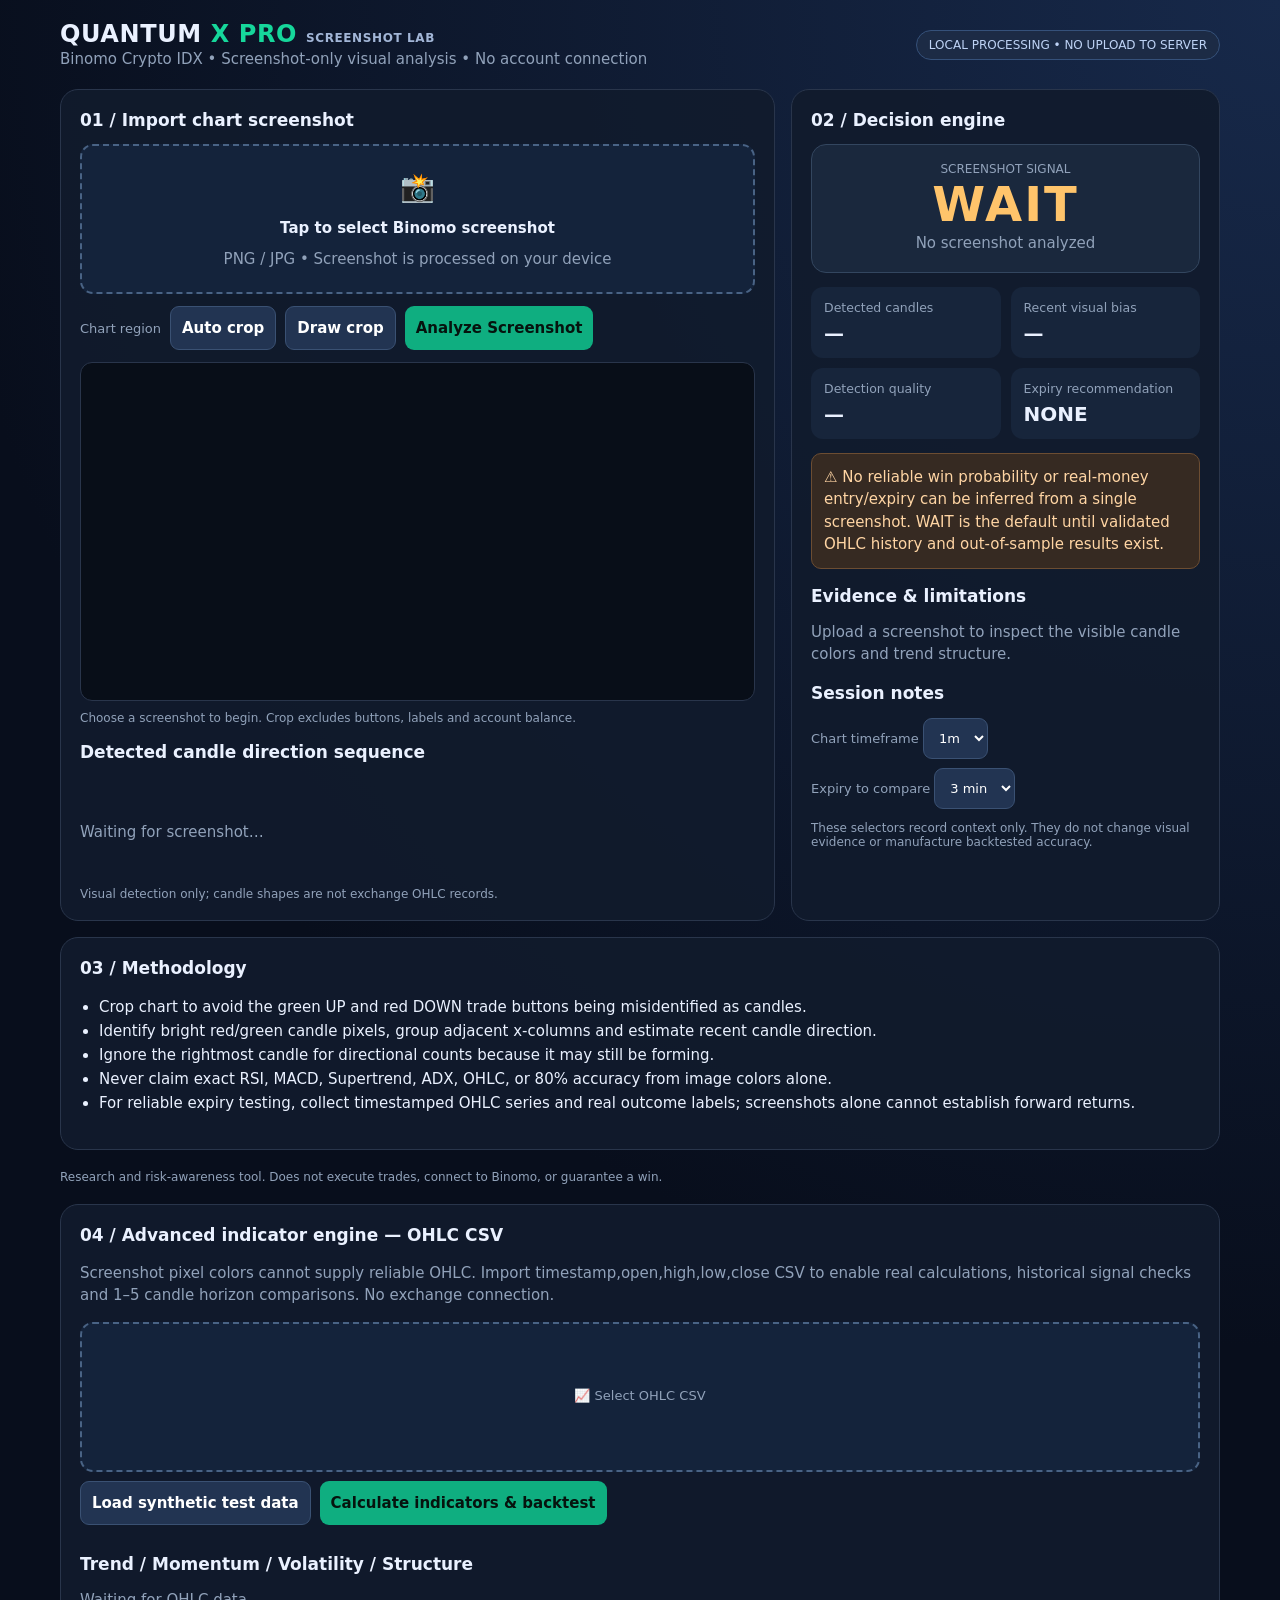
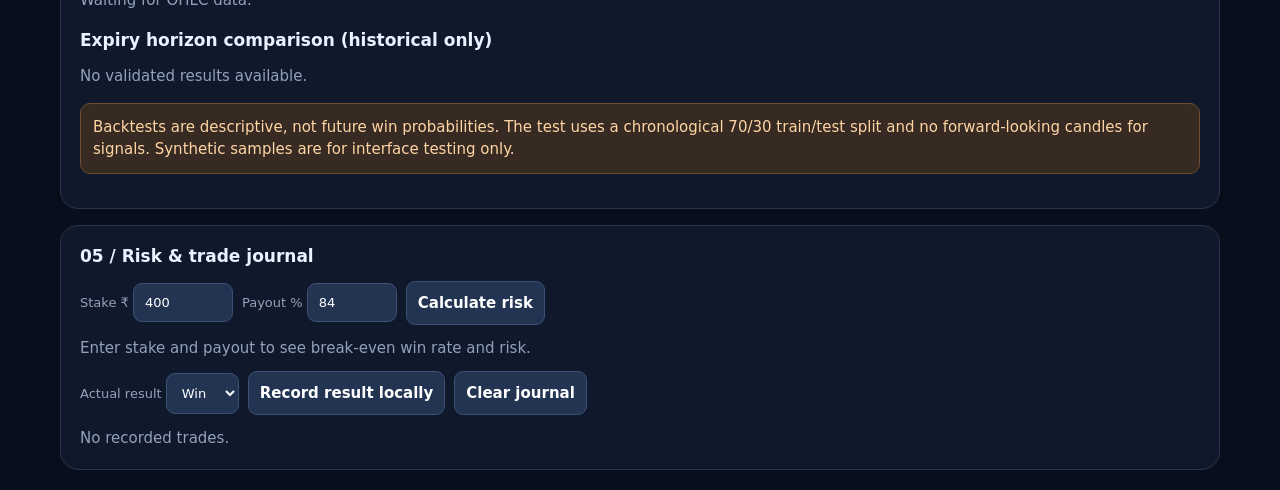
==== index 2.html @ ea8ed519 "Add files via upload" ====
<!doctype html><html lang="en"><head><meta charset="utf-8"><meta name="viewport" content="width=device-width,initial-scale=1"><title>Quantum X Pro V9.1 — Mobile Fixed</title><style>
:root{color-scheme:dark;--bg:#080e1c;--panel:#111b2d;--line:#29354b;--muted:#91a2ba;--green:#16d79b;--red:#ff6479;--blue:#6e9bff}*{box-sizing:border-box}body{margin:0;background:radial-gradient(circle at top right,#17294a,var(--bg) 55%);color:#eaf1ff;font:15px system-ui,-apple-system,Arial}.wrap{max-width:1200px;margin:auto;padding:20px}.top{display:flex;align-items:center;justify-content:space-between;gap:15px;flex-wrap:wrap}.brand{font-size:24px;font-weight:900;letter-spacing:.6px}.brand b{color:var(--green)}.tag{background:#1c2b45;border:1px solid #35517a;border-radius:30px;padding:7px 12px;color:#bed3f5;font-size:12px}.sub{color:var(--muted);line-height:1.5}.grid{display:grid;grid-template-columns:1.25fr .75fr;gap:16px;margin-top:18px}.card{background:#111b2de8;border:1px solid var(--line);border-radius:18px;padding:19px;min-width:0}.card h2{margin:0 0 13px;font-size:17px}.drop{border:2px dashed #496385;border-radius:13px;padding:20px;text-align:center;cursor:pointer;background:#14233b}.drop:hover{border-color:var(--green)}input[type=file]{display:none}button,select,input[type=number]{background:#223452;color:#fff;border:1px solid #3a5173;border-radius:9px;padding:11px;font:inherit}button{cursor:pointer;font-weight:700}button.primary{background:#0fae80;border:0;color:#06130e}.controls{display:flex;gap:9px;flex-wrap:wrap;align-items:center;margin:12px 0}.controls label{color:var(--muted);font-size:13px}.preview{position:relative;overflow:hidden;border:1px solid var(--line);border-radius:12px;background:#080e18;min-height:160px}.preview canvas{width:100%;height:auto;display:block}.status{font-size:12px;color:var(--muted);margin-top:10px}.signal{text-align:center;padding:17px;border-radius:15px;background:#1a283d;border:1px solid #33465f}.signal .word{font-size:48px;font-weight:900;letter-spacing:2px;color:#ffc46b}.metrics{display:grid;grid-template-columns:repeat(2,1fr);gap:10px;margin:14px 0}.metric{background:#17253b;border-radius:12px;padding:13px}.metric small{display:block;color:var(--muted);margin-bottom:6px}.metric strong{font-size:20px}.pill{display:inline-block;padding:5px 9px;border-radius:20px;background:#283953;color:#cde2ff;font-size:12px;margin:3px}.warn{background:#362a22;border:1px solid #6c4d32;color:#ffd5a4;padding:12px;border-radius:10px;line-height:1.5}.bars{display:flex;gap:3px;height:110px;align-items:center;overflow:hidden}.bar{flex:1;min-width:3px;border-radius:2px;opacity:.95}.up{background:var(--green)}.down{background:var(--red)}.neutral{background:#7689a6}.section{margin-top:16px}.tiny{font-size:12px;color:var(--muted)}ul{padding-left:19px;line-height:1.6}.footer{margin:20px 0;color:var(--muted);font-size:12px}@media(max-width:800px){.grid{grid-template-columns:1fr}.wrap{padding:12px}.brand{font-size:20px}}

/* V9.1 iPhone/mobile layout repair */
html{-webkit-text-size-adjust:100%;text-size-adjust:100%}
body{overflow-x:hidden}
.wrap,.card,.grid,.top,.controls{min-width:0}
.drop{display:flex;flex-direction:column;align-items:center;justify-content:center;gap:9px;width:100%;min-height:150px;max-width:100%;overflow-wrap:anywhere;line-height:1.45}
.drop strong{display:block;max-width:100%}.drop .sub{max-width:100%}
.controls{width:100%;max-width:100%}.controls button{white-space:normal;min-height:44px}
.preview{width:100%;min-width:0;min-height:180px}.preview canvas{max-width:100%;object-fit:contain}
.card h2{line-height:1.35;overflow-wrap:anywhere}
@media(max-width:600px){.wrap{padding:12px}.card{padding:15px;border-radius:15px}.top{gap:12px}.brand{font-size:20px;line-height:1.35}.brand span{display:block;margin-top:3px}.tag{font-size:10px;max-width:100%;overflow-wrap:anywhere}.sub{font-size:13px}.drop{padding:18px 12px;min-height:155px}.controls{display:grid;grid-template-columns:repeat(2,minmax(0,1fr));gap:8px}.controls>label:first-child{grid-column:1/-1}.controls button{width:100%;padding:11px 6px;font-size:13px}.controls #analyze{grid-column:1/-1;font-size:15px}.metrics{gap:8px}.metric{padding:10px}.metric strong{font-size:17px}.signal .word{font-size:40px}table{display:block;overflow-x:auto;max-width:100%;white-space:nowrap}}
</style></head><body><main class="wrap"><div class="top"><div><div class="brand">QUANTUM <b>X PRO</b> <span style="font-size:12px;color:#a2b6d7">SCREENSHOT LAB</span></div><div class="sub">Binomo Crypto IDX • Screenshot-only visual analysis • No account connection</div></div><div class="tag">LOCAL PROCESSING • NO UPLOAD TO SERVER</div></div><div class="grid"><section class="card"><h2>01 / Import chart screenshot</h2><label class="drop" for="file"><div style="font-size:28px">📸</div><strong>Tap to select Binomo screenshot</strong><div class="sub">PNG / JPG • Screenshot is processed on your device</div></label><input id="file" type="file" accept="image/png,image/jpeg,image/webp"><div class="controls"><label>Chart region</label><button id="auto">Auto crop</button><button id="manual">Draw crop</button><button id="analyze" class="primary">Analyze Screenshot</button></div><div class="preview"><canvas id="canvas"></canvas></div><div class="status" id="status">Choose a screenshot to begin. Crop excludes buttons, labels and account balance.</div><div class="section"><h2>Detected candle direction sequence</h2><div class="bars" id="bars"><span class="sub">Waiting for screenshot…</span></div><div class="tiny" id="detail">Visual detection only; candle shapes are not exchange OHLC records.</div></div></section><aside class="card"><h2>02 / Decision engine</h2><div class="signal"><div class="tiny">SCREENSHOT SIGNAL</div><div class="word" id="decision">WAIT</div><div id="reason" class="sub">No screenshot analyzed</div></div><div class="metrics"><div class="metric"><small>Detected candles</small><strong id="count">—</strong></div><div class="metric"><small>Recent visual bias</small><strong id="bias">—</strong></div><div class="metric"><small>Detection quality</small><strong id="quality">—</strong></div><div class="metric"><small>Expiry recommendation</small><strong id="expiry">NONE</strong></div></div><div class="warn">⚠️ No reliable win probability or real-money entry/expiry can be inferred from a single screenshot. WAIT is the default until validated OHLC history and out-of-sample results exist.</div><div class="section"><h2>Evidence & limitations</h2><div id="evidence" class="sub">Upload a screenshot to inspect the visible candle colors and trend structure.</div></div><div class="section"><h2>Session notes</h2><div class="controls"><label>Chart timeframe <select id="tf"><option>1m</option><option>2m</option><option>3m</option><option>5m</option></select></label><label>Expiry to compare <select id="duration"><option>1 min</option><option>2 min</option><option selected>3 min</option><option>4 min</option><option>5 min</option></select></label></div><div class="tiny">These selectors record context only. They do not change visual evidence or manufacture backtested accuracy.</div></div></aside></div><div class="card section"><h2>03 / Methodology</h2><ul><li>Crop chart to avoid the green UP and red DOWN trade buttons being misidentified as candles.</li><li>Identify bright red/green candle pixels, group adjacent x-columns and estimate recent candle direction.</li><li>Ignore the rightmost candle for directional counts because it may still be forming.</li><li>Never claim exact RSI, MACD, Supertrend, ADX, OHLC, or 80% accuracy from image colors alone.</li><li>For reliable expiry testing, collect timestamped OHLC series and real outcome labels; screenshots alone cannot establish forward returns.</li></ul></div><div class="footer">Research and risk-awareness tool. Does not execute trades, connect to Binomo, or guarantee a win.</div><section class="card section"><h2>04 / Advanced indicator engine — OHLC CSV</h2><p class="sub">Screenshot pixel colors cannot supply reliable OHLC. Import timestamp,open,high,low,close CSV to enable real calculations, historical signal checks and 1–5 candle horizon comparisons. No exchange connection.</p><div class="controls"><label class="drop" for="csv">📈 Select OHLC CSV</label><input id="csv" type="file" accept=".csv,text/csv"><button id="demo" type="button">Load synthetic test data</button><button id="calc" class="primary">Calculate indicators & backtest</button></div><div class="metrics" id="indicatorMetrics"></div><h2>Trend / Momentum / Volatility / Structure</h2><div id="indicatorDetail" class="sub">Waiting for OHLC data.</div><h2 style="margin-top:18px">Expiry horizon comparison (historical only)</h2><div id="backtest" class="sub">No validated results available.</div><p class="warn">Backtests are descriptive, not future win probabilities. The test uses a chronological 70/30 train/test split and no forward-looking candles for signals. Synthetic samples are for interface testing only.</p></section><section class="card section"><h2>05 / Risk & trade journal</h2><div class="controls"><label>Stake ₹ <input id="stake" type="number" min="1" value="400" style="width:100px"></label><label>Payout % <input id="payout" type="number" min="1" max="100" value="84" style="width:90px"></label><button id="risk">Calculate risk</button></div><div id="riskResult" class="sub">Enter stake and payout to see break-even win rate and risk.</div><div class="controls"><label>Actual result <select id="outcome"><option value="win">Win</option><option value="loss">Loss</option></select></label><button id="saveTrade">Record result locally</button><button id="clearTrade">Clear journal</button></div><div id="journal" class="sub">No recorded trades.</div></section></main><script>
const $=id=>document.getElementById(id),canvas=$('canvas'),ctx=canvas.getContext('2d',{willReadFrequently:true});let img=null,crop=null,mode='auto',drawing=false,start=null;
function setStatus(s){$('status').textContent=s}
function getAutoCrop(){return {x:Math.round(img.width*.045),y:Math.round(img.height*.20),w:Math.round(img.width*.77),h:Math.round(img.height*.40)}}
function draw(){if(!img)return;const scale=Math.min(1,900/img.width);canvas.width=Math.round(img.width*scale);canvas.height=Math.round(img.height*scale);ctx.drawImage(img,0,0,canvas.width,canvas.height);const c=crop||getAutoCrop();ctx.fillStyle='rgba(4,12,23,.42)';ctx.fillRect(0,0,canvas.width,canvas.height);ctx.clearRect(c.x*scale,c.y*scale,c.w*scale,c.h*scale);ctx.drawImage(img,c.x,c.y,c.w,c.h,c.x*scale,c.y*scale,c.w*scale,c.h*scale);ctx.strokeStyle='#24e4a6';ctx.lineWidth=3;ctx.strokeRect(c.x*scale,c.y*scale,c.w*scale,c.h*scale)}
$('file').onchange=e=>{const f=e.target.files[0];if(!f)return;const url=URL.createObjectURL(f);const i=new Image();i.onload=()=>{img=i;crop=getAutoCrop();draw();setStatus('Screenshot loaded. Adjust crop if needed, then Analyze Screenshot.');URL.revokeObjectURL(url)};i.src=url};
$('auto').onclick=()=>{if(!img)return;crop=getAutoCrop();mode='auto';draw();setStatus('Auto crop selected. Ensure only candle chart is inside green rectangle.')};
$('manual').onclick=()=>{if(!img)return;mode='manual';setStatus('Drag on screenshot to select the candle chart region.')};
function pos(e){const r=canvas.getBoundingClientRect();return{x:(e.clientX-r.left)*img.width/r.width,y:(e.clientY-r.top)*img.height/r.height}}
canvas.addEventListener('pointerdown',e=>{if(mode!=='manual'||!img)return;drawing=true;start=pos(e);canvas.setPointerCapture(e.pointerId)});
canvas.addEventListener('pointermove',e=>{if(!drawing)return;const p=pos(e);crop={x:Math.max(0,Math.min(start.x,p.x)),y:Math.max(0,Math.min(start.y,p.y)),w:Math.abs(p.x-start.x),h:Math.abs(p.y-start.y)};draw()});
canvas.addEventListener('pointerup',()=>{drawing=false;if(crop&&crop.w<20)crop=getAutoCrop();draw()});
function detect(){if(!img){setStatus('Please choose a screenshot first.');return}const c=crop||getAutoCrop(),w=Math.max(1,Math.round(c.w)),h=Math.max(1,Math.round(c.h));const off=document.createElement('canvas');off.width=w;off.height=h;const o=off.getContext('2d',{willReadFrequently:true});o.drawImage(img,c.x,c.y,c.w,c.h,0,0,w,h);const pix=o.getImageData(0,0,w,h).data;const cols=[];for(let x=0;x<w;x++){let g=0,r=0;for(let y=0;y<h;y++){const k=(y*w+x)*4,R=pix[k],G=pix[k+1],B=pix[k+2];if(G>85&&G>R*1.32&&G>B*1.18&&G-R>38)g++;else if(R>115&&R>G*1.28&&R>B*1.12&&R-G>35)r++}cols.push({g,r,n:g+r})}
const threshold=Math.max(3,Math.floor(h*.017));let runs=[],active=null;for(let x=0;x<w;x++){const ok=cols[x].n>=threshold;if(ok){if(!active)active={start:x,end:x};else active.end=x}else if(active){runs.push(active);active=null}}if(active)runs.push(active);
let merged=[];for(const run of runs){const last=merged[merged.length-1];if(last&&run.start-last.end<=3)last.end=run.end;else merged.push({...run})}
const candidates=merged.filter(v=>v.end-v.start+1>=2&&v.end-v.start+1<Math.max(25,w*.09)).map(v=>{let g=0,r=0;for(let x=v.start;x<=v.end;x++){g+=cols[x].g;r+=cols[x].r}return{...v,g,r,dir:g>r*1.15?'UP':r>g*1.15?'DOWN':'MIXED',pixels:g+r}});
const closed=candidates.slice(0,-1);const recent=closed.slice(-12);const up=recent.filter(a=>a.dir==='UP').length,down=recent.filter(a=>a.dir==='DOWN').length;const score=recent.length?Math.round(100*up/recent.length):0;
$('count').textContent=String(candidates.length);$('bias').textContent=recent.length?(up>down?'UP bias':down>up?'DOWN bias':'Mixed'):'Unknown';$('quality').textContent=candidates.length>=12?'Partial':candidates.length>=5?'Low':'Insufficient';$('expiry').textContent='NONE';$('decision').textContent='WAIT';$('reason').textContent='Visual bias is not a validated entry signal';
$('bars').innerHTML='';for(const a of candidates.slice(-70)){const el=document.createElement('div');el.className='bar '+(a.dir==='UP'?'up':a.dir==='DOWN'?'down':'neutral');el.style.height=Math.max(10,Math.min(100,a.pixels/(h*.16)*100))+'%';el.title=a.dir;$('bars').appendChild(el)}
$('detail').textContent='Colored groups: '+candidates.length+' • last group excluded as possibly open • recent closed UP '+up+', DOWN '+down+'.';
$('evidence').innerHTML='<p>Detected '+candidates.length+' candidate colored candle groups. Recent closed groups: '+up+' green / '+down+' red. This is a color-based heuristic, not true OHLC reconstruction.</p><p>Cannot confirm indicator calculations, trend reversal, 3-minute or 4-minute outcome, or any win rate from this screenshot alone.</p>';
setStatus(candidates.length<5?'Insufficient candle detection. Try manual crop tightly around candle chart.':'Analysis complete. Check colored groups against screenshot; false detections are possible.')}
$('analyze').onclick=detect;

// Advanced OHLC-only research engine. Screenshot color analysis remains separate.
let rows=[], synthetic=false;
const num=x=>Number(x);
function parseCSV(t){let lines=t.trim().split(/\r?\n/).filter(Boolean);if(lines.length<2)throw Error('CSV has no rows');let header=lines.shift().split(',').map(x=>x.trim().toLowerCase().replace(/['"]/g,''));let keys=['open','high','low','close'],idx=keys.map(k=>header.indexOf(k));if(idx.some(x=>x<0))throw Error('Required columns: open,high,low,close');let result=[];for(let line of lines){let c=line.split(',');let vals=idx.map(i=>num(c[i]));if(vals.some(v=>!Number.isFinite(v))||vals[1]<Math.max(vals[0],vals[3])||vals[2]>Math.min(vals[0],vals[3])||vals[1]<vals[2])continue;result.push({o:vals[0],h:vals[1],l:vals[2],c:vals[3]})}if(result.length<60)throw Error('At least 60 valid OHLC rows required');return result}
$('csv').onchange=async e=>{try{rows=parseCSV(await e.target.files[0].text());synthetic=false;$('indicatorDetail').textContent=rows.length+' valid candles loaded. Click Calculate.'}catch(err){$('indicatorDetail').textContent=err.message}};
$('demo').onclick=()=>{rows=[];let v=100;for(let i=0;i<360;i++){let o=v;v=Math.max(1,v+Math.sin(i/13)*.17+Math.sin(i*1.91)*.21);rows.push({o,h:Math.max(o,v)+.15,l:Math.min(o,v)-.15,c:v})}synthetic=true;$('indicatorDetail').textContent='360 synthetic candles loaded. Not actual Binomo data.'};
function ema(a,n){let out=[],last=null,k=2/(n+1);for(let i=0;i<a.length;i++){let v=a[i];if(!Number.isFinite(v)){out.push(null);continue}last=last===null?v:last+(v-last)*k;out.push(last)}return out}
function sma(a,n){return a.map((_,i)=>i<n-1?null:a.slice(i-n+1,i+1).reduce((x,y)=>x+y,0)/n)}
function rsi(a,n=14){let gains=[],losses=[];for(let i=1;i<a.length;i++){let d=a[i]-a[i-1];gains.push(Math.max(0,d));losses.push(Math.max(0,-d))}let out=Array(a.length).fill(null);if(gains.length<n)return out;let g=gains.slice(0,n).reduce((a,b)=>a+b)/n,l=losses.slice(0,n).reduce((a,b)=>a+b)/n;out[n]=l===0?100:100-100/(1+g/l);for(let i=n+1;i<a.length;i++){g=(g*(n-1)+gains[i-1])/n;l=(l*(n-1)+losses[i-1])/n;out[i]=l===0?100:100-100/(1+g/l)}return out}
function indicators(data){let c=data.map(r=>r.c),e9=ema(c,9),e21=ema(c,21),e50=ema(c,50),e12=ema(c,12),e26=ema(c,26),macd=e12.map((x,i)=>x-e26[i]),signal=ema(macd,9),r=rsi(c),tr=data.map((v,i)=>i===0?v.h-v.l:Math.max(v.h-v.l,Math.abs(v.h-c[i-1]),Math.abs(v.l-c[i-1]))),atr=ema(tr,14),plusDM=[],minusDM=[];for(let i=0;i<data.length;i++){if(!i){plusDM.push(0);minusDM.push(0);continue}let up=data[i].h-data[i-1].h,dn=data[i-1].l-data[i].l;plusDM.push(up>dn&&up>0?up:0);minusDM.push(dn>up&&dn>0?dn:0)}let plus=ema(plusDM,14).map((v,i)=>100*v/Math.max(atr[i],1e-12)),minus=ema(minusDM,14).map((v,i)=>100*v/Math.max(atr[i],1e-12)),dx=plus.map((v,i)=>100*Math.abs(v-minus[i])/Math.max(v+minus[i],1e-12)),adx=ema(dx,14),ma=sma(c,20),sd=c.map((_,i)=>i<19?null:Math.sqrt(c.slice(i-19,i+1).reduce((z,x)=>z+(x-ma[i])**2,0)/20)),bbU=ma.map((v,i)=>v===null?null:v+2*sd[i]),bbL=ma.map((v,i)=>v===null?null:v-2*sd[i]);let st=[],direction=[],upper=[],lower=[];for(let i=0;i<data.length;i++){let mid=(data[i].h+data[i].l)/2,bu=mid+3*atr[i],bl=mid-3*atr[i];upper[i]=i&&bu>=upper[i-1]&&c[i-1]<=upper[i-1]?upper[i-1]:bu;lower[i]=i&&bl<=lower[i-1]&&c[i-1]>=lower[i-1]?lower[i-1]:bl;direction[i]=i===0?1:(direction[i-1]===1?(c[i]<lower[i]? -1:1):(c[i]>upper[i]?1:-1));st[i]=direction[i]===1?lower[i]:upper[i]}
let stoch=r.map((v,i)=>{if(i<27||v===null)return null;let slice=r.slice(i-13,i+1);if(slice.some(x=>x===null))return null;let lo=Math.min(...slice),hi=Math.max(...slice);return hi===lo?50:100*(v-lo)/(hi-lo)});
return {c,e9,e21,e50,macd,signal,r,atr,plus,minus,adx,ma,bbU,bbL,st,direction,stoch}}
function evidence(data,x,i){if(i<55)return null;let votes=[];votes.push(x.e9[i]>x.e21[i]?1:-1);votes.push(x.e21[i]>x.e50[i]?1:-1);votes.push(x.macd[i]>x.signal[i]?1:-1);votes.push(x.r[i]>55?1:x.r[i]<45?-1:0);votes.push(x.direction[i]);votes.push(x.plus[i]>x.minus[i]?1:-1);let score=votes.reduce((a,b)=>a+b,0);if(x.adx[i]<17||Math.abs(score)<4)return 0;return score>0?1:-1}
$('calc').onclick=()=>{if(rows.length<60){$('indicatorDetail').textContent='Import at least 60 valid OHLC candles or load synthetic test data.';return}let x=indicators(rows),i=rows.length-1;const f=v=>v==null||!Number.isFinite(v)?'N/A':v.toFixed(2);let dir=evidence(rows,x,i),sup=Math.min(...rows.slice(-20).map(r=>r.l)),res=Math.max(...rows.slice(-20).map(r=>r.h));let last=rows[i],prev=rows[i-1],body=Math.abs(last.c-last.o),range=last.h-last.l,doji=body<=range*.12,engulf=last.c>last.o&&prev.c<prev.o&&last.c>=prev.o&&last.o<=prev.c?'Bullish engulfing':last.c<last.o&&prev.c>prev.o&&last.o>=prev.c&&last.c<=prev.o?'Bearish engulfing':doji?'Doji':'No major pattern';let trend=last.c>x.e50[i]?'Above EMA50':'Below EMA50';let values=[['RSI (14)',f(x.r[i])],['MACD',f(x.macd[i])],['MACD signal',f(x.signal[i])],['EMA 9 / 21 / 50',x.e9[i].toFixed(2)+' / '+x.e21[i].toFixed(2)+' / '+x.e50[i].toFixed(2)],['Supertrend (3×ATR)',x.direction[i]===1?'UP':'DOWN'],['ADX (14)',f(x.adx[i])],['+DI / −DI',f(x.plus[i])+' / '+f(x.minus[i])],['ATR (14)',f(x.atr[i])],['Bollinger 20,2',f(x.bbL[i])+' – '+f(x.bbU[i])],['Stoch RSI',f(x.stoch[i])],['20-bar support/resistance',f(sup)+' / '+f(res)],['Latest pattern',engulf]];$('indicatorMetrics').innerHTML=values.map(([a,b])=>'<div class="metric"><small>'+a+'</small><strong style="font-size:15px">'+b+'</strong></div>').join('');$('indicatorDetail').innerHTML='<p>Current OHLC-only indicator vote: <strong>'+({1:'UP bias',0:'WAIT / conflict','-1':'DOWN bias'}[dir])+'</strong>. '+trend+'. Regime: '+(x.adx[i]<17?'weak / sideways':'trending')+'.</p><p>These indicators require real candle data and are separate from screenshot color detection. Timeframe is the imported data timeframe; 3m/5m confirmations require separate corresponding data.</p>';
let cut=Math.floor(rows.length*.7),output=[];for(let horizon=1;horizon<=5;horizon++){let win=0,loss=0,skip=0;for(let j=Math.max(cut,55);j<rows.length-horizon;j++){let d=evidence(rows,x,j);if(!d){skip++;continue}let diff=rows[j+horizon].c-rows[j].c;if(diff*d>0)win++;else if(diff*d<0)loss++;else skip++}let n=win+loss,rate=n?100*win/n:null;output.push('<tr><td>'+horizon+' candles</td><td>'+n+'</td><td>'+win+'</td><td>'+loss+'</td><td>'+(rate===null?'N/A':rate.toFixed(1)+'%')+'</td></tr>')}$('backtest').innerHTML='<p class="tiny">Chronological holdout: final 30% of '+rows.length+' '+(synthetic?'SYNTHETIC':'imported')+' candles. Non-overlapping independent trials are NOT guaranteed; overlapping outcomes can inflate apparent confidence. No fees or payout incorporated.</p><div style="overflow-x:auto"><table style="width:100%;border-collapse:collapse;text-align:left"><thead><tr><th>Horizon</th><th>Trades</th><th>Wins</th><th>Losses</th><th>Win rate</th></tr></thead><tbody>'+output.join('')+'</tbody></table></div>'};
$('risk').onclick=()=>{let stake=Number($('stake').value),p=Number($('payout').value);if(!(stake>0&&p>0&&p<=100))return;$('riskResult').textContent='Break-even win rate: '+(10000/(100+p)).toFixed(2)+'%. Potential loss per trade: ₹'+stake.toFixed(2)+'. Profit if win: ₹'+(stake*p/100).toFixed(2)+'. 5 consecutive losses: ₹'+(stake*5).toFixed(2)+'.'};
function journal(){let a=JSON.parse(localStorage.getItem('qxJournal')||'[]'),wins=a.filter(x=>x.outcome==='win').length;$('journal').textContent=a.length?'Recorded '+a.length+' trades; '+wins+' wins, '+(a.length-wins)+' losses. Observed win rate: '+(wins/a.length*100).toFixed(1)+'% (not a forecast).':'No recorded trades.'}
$('saveTrade').onclick=()=>{let a=JSON.parse(localStorage.getItem('qxJournal')||'[]');a.push({outcome:$('outcome').value,at:new Date().toISOString()});localStorage.setItem('qxJournal',JSON.stringify(a));journal()};$('clearTrade').onclick=()=>{if(confirm('Delete local journal?')){localStorage.removeItem('qxJournal');journal()}};journal();
</script></body></html>
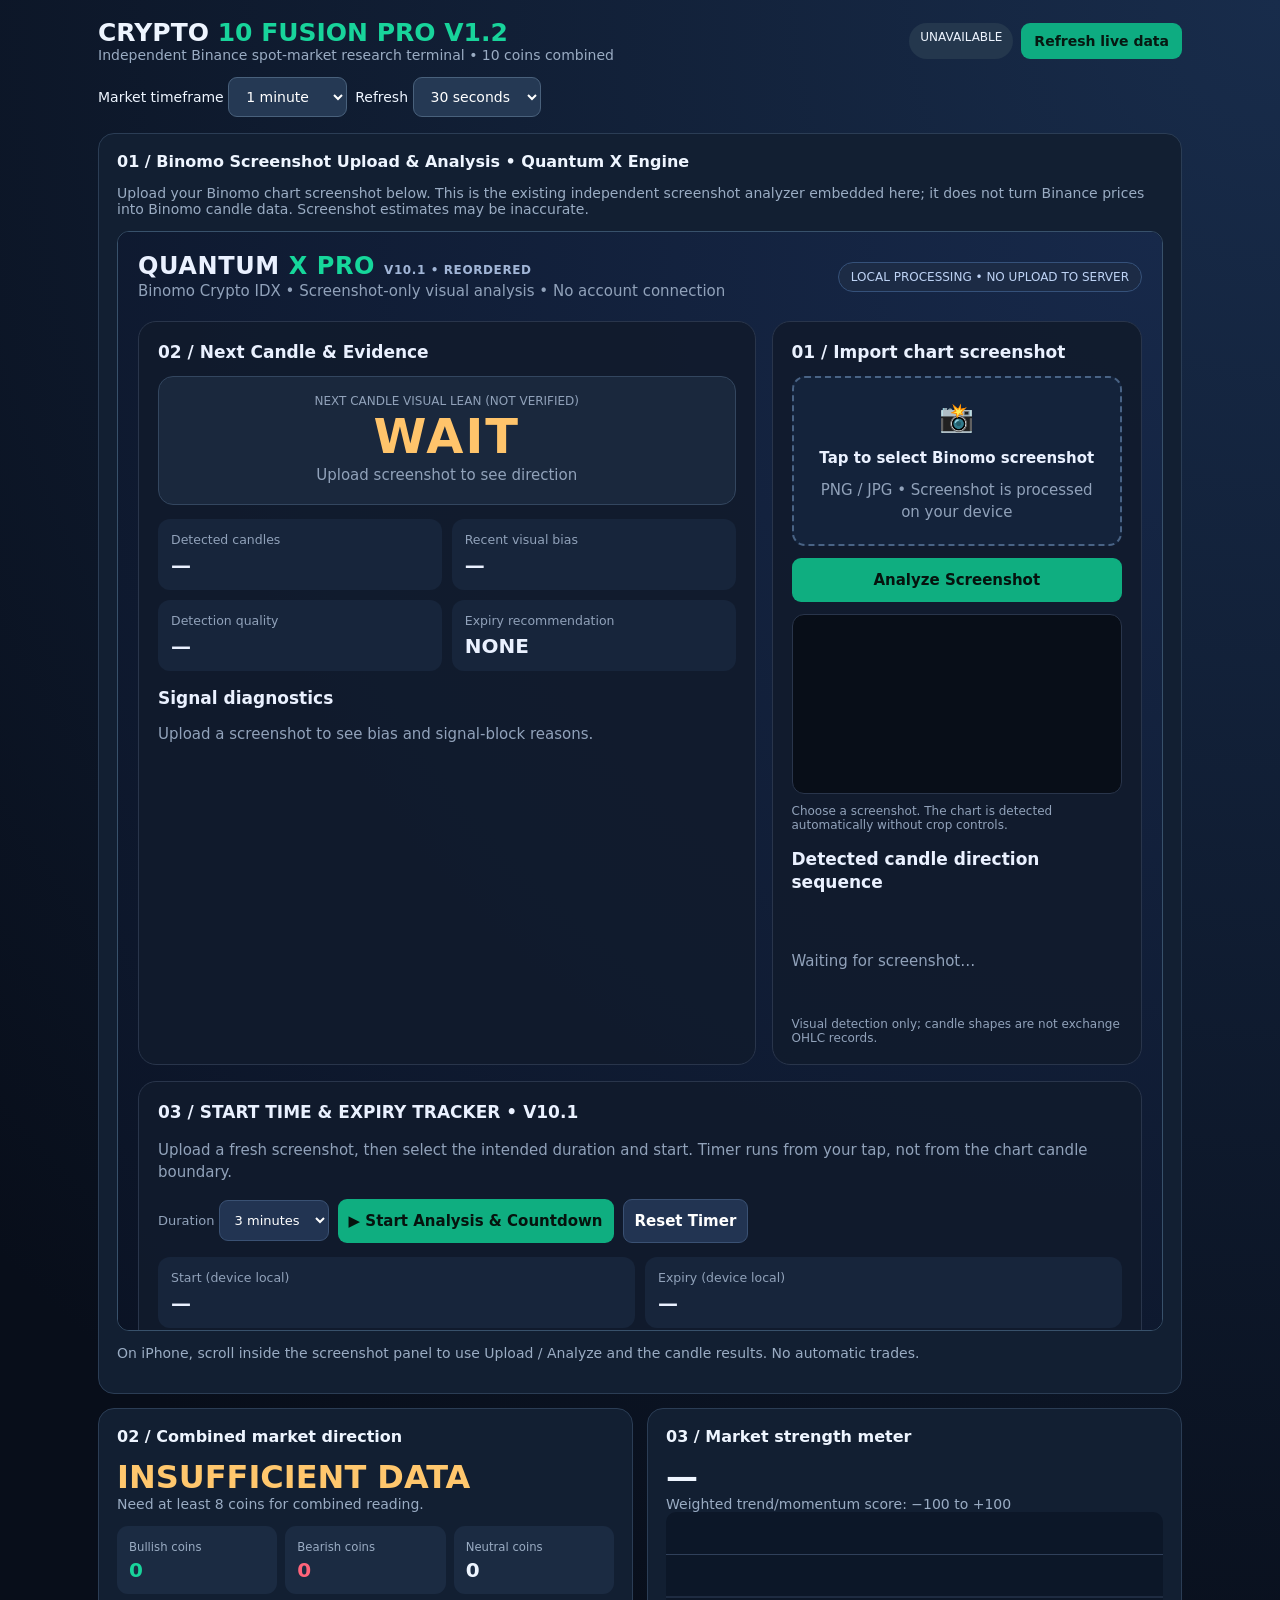
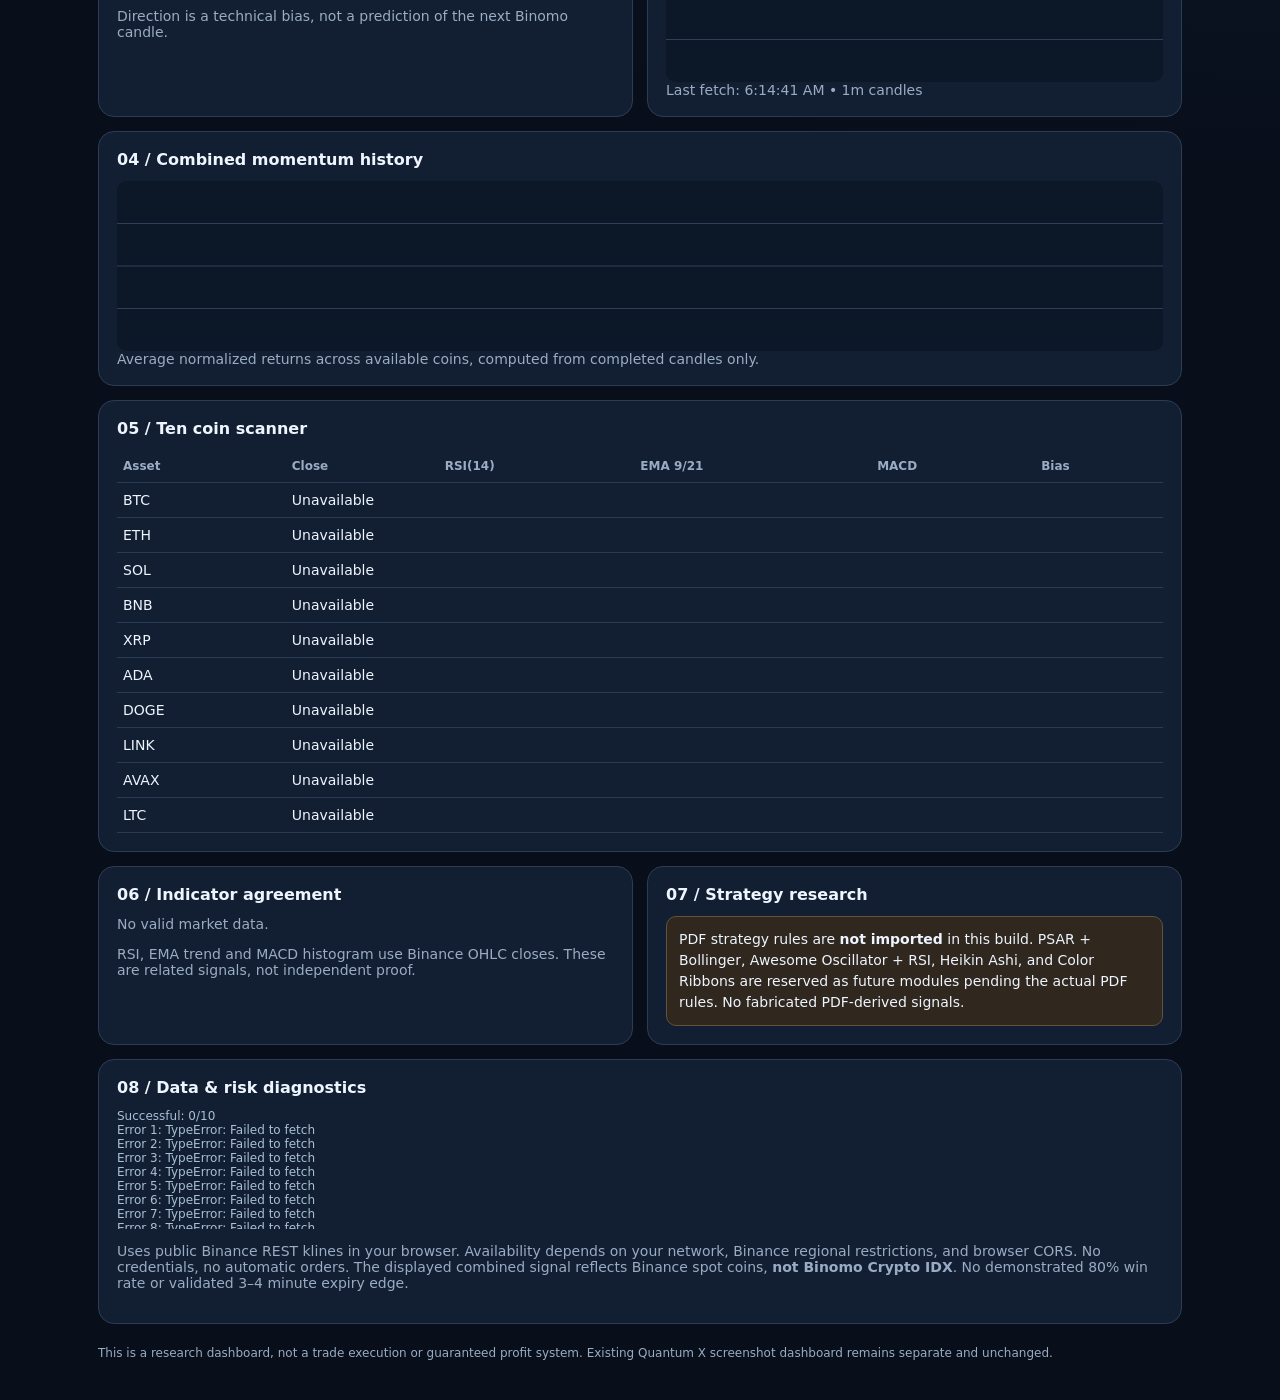
==== commit 03677416: "Add files via upload" ====
--- a/index 2.html
+++ b/index 2.html
@@ -1,56 +1,12 @@
-<!doctype html><html lang="en"><head><meta charset="utf-8"><meta name="viewport" content="width=device-width,initial-scale=1"><title>Quantum X Pro V9.1 — Mobile Fixed</title><style>
-:root{color-scheme:dark;--bg:#080e1c;--panel:#111b2d;--line:#29354b;--muted:#91a2ba;--green:#16d79b;--red:#ff6479;--blue:#6e9bff}*{box-sizing:border-box}body{margin:0;background:radial-gradient(circle at top right,#17294a,var(--bg) 55%);color:#eaf1ff;font:15px system-ui,-apple-system,Arial}.wrap{max-width:1200px;margin:auto;padding:20px}.top{display:flex;align-items:center;justify-content:space-between;gap:15px;flex-wrap:wrap}.brand{font-size:24px;font-weight:900;letter-spacing:.6px}.brand b{color:var(--green)}.tag{background:#1c2b45;border:1px solid #35517a;border-radius:30px;padding:7px 12px;color:#bed3f5;font-size:12px}.sub{color:var(--muted);line-height:1.5}.grid{display:grid;grid-template-columns:1.25fr .75fr;gap:16px;margin-top:18px}.card{background:#111b2de8;border:1px solid var(--line);border-radius:18px;padding:19px;min-width:0}.card h2{margin:0 0 13px;font-size:17px}.drop{border:2px dashed #496385;border-radius:13px;padding:20px;text-align:center;cursor:pointer;background:#14233b}.drop:hover{border-color:var(--green)}input[type=file]{display:none}button,select,input[type=number]{background:#223452;color:#fff;border:1px solid #3a5173;border-radius:9px;padding:11px;font:inherit}button{cursor:pointer;font-weight:700}button.primary{background:#0fae80;border:0;color:#06130e}.controls{display:flex;gap:9px;flex-wrap:wrap;align-items:center;margin:12px 0}.controls label{color:var(--muted);font-size:13px}.preview{position:relative;overflow:hidden;border:1px solid var(--line);border-radius:12px;background:#080e18;min-height:160px}.preview canvas{width:100%;height:auto;display:block}.status{font-size:12px;color:var(--muted);margin-top:10px}.signal{text-align:center;padding:17px;border-radius:15px;background:#1a283d;border:1px solid #33465f}.signal .word{font-size:48px;font-weight:900;letter-spacing:2px;color:#ffc46b}.metrics{display:grid;grid-template-columns:repeat(2,1fr);gap:10px;margin:14px 0}.metric{background:#17253b;border-radius:12px;padding:13px}.metric small{display:block;color:var(--muted);margin-bottom:6px}.metric strong{font-size:20px}.pill{display:inline-block;padding:5px 9px;border-radius:20px;background:#283953;color:#cde2ff;font-size:12px;margin:3px}.warn{background:#362a22;border:1px solid #6c4d32;color:#ffd5a4;padding:12px;border-radius:10px;line-height:1.5}.bars{display:flex;gap:3px;height:110px;align-items:center;overflow:hidden}.bar{flex:1;min-width:3px;border-radius:2px;opacity:.95}.up{background:var(--green)}.down{background:var(--red)}.neutral{background:#7689a6}.section{margin-top:16px}.tiny{font-size:12px;color:var(--muted)}ul{padding-left:19px;line-height:1.6}.footer{margin:20px 0;color:var(--muted);font-size:12px}@media(max-width:800px){.grid{grid-template-columns:1fr}.wrap{padding:12px}.brand{font-size:20px}}
+<!DOCTYPE html>
+<html lang="en"><head><meta charset="utf-8"/><meta content="width=device-width,initial-scale=1" name="viewport"/><title>Crypto 10 Fusion Pro V1.2 — Screenshot First</title><style>
+:root{color-scheme:dark;--bg:#080e1a;--card:#121f32;--border:#2b3d55;--muted:#9aacc3;--green:#18d49b;--red:#ff647a;--yellow:#ffc76d}*{box-sizing:border-box}body{margin:0;background:radial-gradient(circle at 100% 0,#182c4b,var(--bg) 55%);font:14px system-ui,sans-serif;color:#eef5ff}.wrap{max-width:1120px;margin:auto;padding:18px}.head{display:flex;justify-content:space-between;align-items:center;gap:12px;flex-wrap:wrap}h1{font-size:25px;margin:0}h1 span{color:var(--green)}.muted,small{color:var(--muted)}.grid{display:grid;grid-template-columns:1fr 1fr;gap:14px;margin-top:16px}.card{border:1px solid var(--border);background:var(--card);border-radius:16px;padding:18px;min-width:0}h2{font-size:16px;margin:0 0 12px}.stat{font-size:32px;font-weight:800}.green{color:var(--green)}.red{color:var(--red)}.yellow{color:var(--yellow)}.pills{display:flex;gap:8px;flex-wrap:wrap}button,select{background:#253954;border:1px solid #49617c;color:white;border-radius:9px;padding:10px 13px;font:inherit}button{cursor:pointer}button.primary{background:#0eac81;border:0;font-weight:750;color:#061811}.metrics{display:grid;grid-template-columns:repeat(3,1fr);gap:8px}.metric{background:#1b2b42;border-radius:11px;padding:12px}.metric strong{display:block;font-size:20px;margin-top:4px}table{width:100%;border-collapse:collapse}td,th{text-align:left;padding:9px 6px;border-bottom:1px solid #293b52}th{color:var(--muted);font-size:12px}canvas{display:block;width:100%;height:170px;border-radius:10px;background:#0c1728}.note{border:1px solid #66513a;background:#30271e;padding:12px;border-radius:10px;line-height:1.5}.full{grid-column:1/-1}.foot{margin:22px 0;color:var(--muted);font-size:12px}.badge{font-size:12px;background:#24374d;border-radius:20px;padding:7px 11px}#log{white-space:pre-wrap;font-size:12px;color:#a9bfd6;max-height:120px;overflow:auto}@media(max-width:750px){.grid{grid-template-columns:1fr}.metrics{grid-template-columns:repeat(2,1fr)}h1{font-size:20px}.wrap{padding:12px}td,th{font-size:12px;padding:9px 3px}}
+</style><style>#screenshotLab{display:block;min-height:1100px}#screenshotSection{scroll-margin-top:12px}@media(max-width:600px){#screenshotLab{height:1250px!important}#screenshotSection{padding:10px}}</style></head><body><main class="wrap"><div class="head"><div><h1>CRYPTO <span>10 FUSION PRO V1.2</span></h1><div class="muted">Independent Binance spot-market research terminal • 10 coins combined</div></div><div class="pills"><span class="badge" id="status">Not connected</span><button class="primary" id="refresh">Refresh live data</button></div></div><div class="pills" style="margin-top:14px"><label>Market timeframe <select id="tf"><option value="1m">1 minute</option><option value="3m">3 minutes</option><option value="5m">5 minutes</option></select></label><label>Refresh <select id="interval"><option value="30000">30 seconds</option><option value="60000">60 seconds</option><option value="0">Manual</option></select></label></div><div class="grid"><section class="card full" id="screenshotSection"><h2>01 / Binomo Screenshot Upload &amp; Analysis • Quantum X Engine</h2><p class="muted">Upload your Binomo chart screenshot below. This is the existing independent screenshot analyzer embedded here; it does not turn Binance prices into Binomo candle data. Screenshot estimates may be inaccurate.</p><iframe id="screenshotLab" loading="lazy" style="width:100%;height:1100px;border:1px solid #38516b;border-radius:12px;background:#080e1a" title="Binomo screenshot analyzer"></iframe><p class="muted">On iPhone, scroll inside the screenshot panel to use Upload / Analyze and the candle results. No automatic trades.</p></section><section class="card"><h2>02 / Combined market direction</h2><div class="stat yellow" id="bias">NO DATA</div><div class="muted" id="explain">Waiting for Binance market candles.</div><div class="metrics" style="margin-top:14px"><div class="metric"><small>Bullish coins</small><strong class="green" id="up">—</strong></div><div class="metric"><small>Bearish coins</small><strong class="red" id="down">—</strong></div><div class="metric"><small>Neutral coins</small><strong id="neutral">—</strong></div></div><p class="muted">Direction is a technical bias, not a prediction of the next Binomo candle.</p></section><section class="card"><h2>03 / Market strength meter</h2><div class="stat" id="strength">—</div><div class="muted">Weighted trend/momentum score: −100 to +100</div><canvas height="170" id="gauge" width="700"></canvas><div class="muted" id="fresh">Last updated: —</div></section><section class="card full"><h2>04 / Combined momentum history</h2><canvas height="170" id="graph" width="1000"></canvas><div class="muted">Average normalized returns across available coins, computed from completed candles only.</div></section><section class="card full"><h2>05 / Ten coin scanner</h2><div style="overflow-x:auto"><table><thead><tr><th>Asset</th><th>Close</th><th>RSI(14)</th><th>EMA 9/21</th><th>MACD</th><th>Bias</th></tr></thead><tbody id="coins"><tr><td colspan="6">Press Refresh live data.</td></tr></tbody></table></div></section><section class="card"><h2>06 / Indicator agreement</h2><div class="muted" id="agreement">No data yet.</div><p class="muted">RSI, EMA trend and MACD histogram use Binance OHLC closes. These are related signals, not independent proof.</p></section><section class="card"><h2>07 / Strategy research</h2><div class="note">PDF strategy rules are <b>not imported</b> in this build. PSAR + Bollinger, Awesome Oscillator + RSI, Heikin Ashi, and Color Ribbons are reserved as future modules pending the actual PDF rules. No fabricated PDF-derived signals.</div></section><section class="card full"><h2>08 / Data &amp; risk diagnostics</h2><div id="log">No requests yet.</div><p class="muted">Uses public Binance REST klines in your browser. Availability depends on your network, Binance regional restrictions, and browser CORS. No credentials, no automatic orders. The displayed combined signal reflects Binance spot coins, <b>not Binomo Crypto IDX</b>. No demonstrated 80% win rate or validated 3–4 minute expiry edge.</p></section></div><div class="foot">This is a research dashboard, not a trade execution or guaranteed profit system. Existing Quantum X screenshot dashboard remains separate and unchanged.</div></main><script>
+const SYMBOLS=['BTCUSDT','ETHUSDT','SOLUSDT','BNBUSDT','XRPUSDT','ADAUSDT','DOGEUSDT','LINKUSDT','AVAXUSDT','LTCUSDT'];const $=x=>document.getElementById(x);let timer=null,busy=false;const fmt=x=>Number(x).toLocaleString('en-US',{maximumFractionDigits:x<1?5:2});function ema(a,n){let k=2/(n+1),v=a[0];return a.map((x,i)=>v=i?v+(x-v)*k:x)}function rsi(a,n=14){if(a.length<n+2)return NaN;let g=0,l=0;for(let i=1;i<=n;i++){let d=a[i]-a[i-1];g+=Math.max(0,d);l+=Math.max(0,-d)}g/=n;l/=n;for(let i=n+1;i<a.length;i++){let d=a[i]-a[i-1];g=(g*(n-1)+Math.max(0,d))/n;l=(l*(n-1)+Math.max(0,-d))/n}return l===0?(g===0?50:100):100-100/(1+g/l)}function analyze(symbol,rows){let c=rows.slice(0,-1).map(x=>+x[4]);if(c.length<40)throw Error('Insufficient closed candles');let e9=ema(c,9),e21=ema(c,21),e12=ema(c,12),e26=ema(c,26),mac=e12.map((x,i)=>x-e26[i]),sig=ema(mac,9),r=rsi(c),hist=mac.at(-1)-sig.at(-1);let trend=e9.at(-1)>e21.at(-1)?1:-1,mom=hist>0?1:-1,rs=r>55?1:r<45?-1:0,score=(trend*45+mom*35+rs*20);let changes=c.slice(-21).map((v,i,a)=>i?(v/a[i-1]-1)*100:0).slice(1);return{symbol,close:c.at(-1),r,trend,hist,score,bias:score>=35?'UP':score<=-35?'DOWN':'MIXED',changes}}
+function graph(canvas,arr,color='#19d4a1',zero=true){let x=canvas.getContext('2d'),w=canvas.width,h=canvas.height;x.clearRect(0,0,w,h);x.strokeStyle='#30405a';x.lineWidth=1;for(let i=1;i<4;i++){x.beginPath();x.moveTo(0,i*h/4);x.lineTo(w,i*h/4);x.stroke()}if(!arr.length)return;let min=Math.min(...arr,zero?0:Infinity),max=Math.max(...arr,zero?0:-Infinity);if(max===min){max+=1;min-=1}let py=v=>h-14-(v-min)/(max-min)*(h-28);x.beginPath();arr.forEach((v,i)=>{let px=i*w/Math.max(1,arr.length-1);i?x.lineTo(px,py(v)):x.moveTo(px,py(v))});x.strokeStyle=color;x.lineWidth=3;x.stroke();if(zero){x.strokeStyle='#66748a';x.setLineDash([6,5]);x.beginPath();x.moveTo(0,py(0));x.lineTo(w,py(0));x.stroke();x.setLineDash([])}}
+async function load(){if(busy)return;busy=true;$('refresh').disabled=true;$('status').textContent='Fetching…';let tf=$('tf').value;let results=await Promise.allSettled(SYMBOLS.map(async s=>{let controller=new AbortController(),id=setTimeout(()=>controller.abort(),9000);try{let resp=await fetch('https://api.binance.com/api/v3/klines?symbol='+s+'&interval='+tf+'&limit=120',{signal:controller.signal,cache:'no-store'});if(!resp.ok)throw Error('HTTP '+resp.status);return analyze(s,await resp.json())}finally{clearTimeout(id)}}));let good=results.filter(r=>r.status==='fulfilled').map(r=>r.value),bad=results.filter(r=>r.status==='rejected');$('log').textContent='Successful: '+good.length+'/10\n'+bad.map((r,i)=>'Error '+(i+1)+': '+String(r.reason)).join('\n');$('status').textContent=good.length===10?'LIVE • 10/10':good.length?'PARTIAL • '+good.length+'/10':'UNAVAILABLE';$('fresh').textContent='Last fetch: '+new Date().toLocaleTimeString()+' • '+tf+' candles';$('coins').innerHTML=SYMBOLS.map(s=>{let a=good.find(x=>x.symbol===s);return a?`<tr><td>${s.replace('USDT','')}</td><td>${fmt(a.close)}</td><td>${a.r.toFixed(1)}</td><td class="${a.trend>0?'green':'red'}">${a.trend>0?'Bull':'Bear'}</td><td class="${a.hist>0?'green':'red'}">${a.hist>0?'+':''}${a.hist.toFixed(3)}</td><td class="${a.bias==='UP'?'green':a.bias==='DOWN'?'red':'yellow'}">${a.bias}</td></tr>`:`<tr><td>${s.replace('USDT','')}</td><td colspan="5">Unavailable</td></tr>`}).join('');let up=good.filter(a=>a.bias==='UP').length,down=good.filter(a=>a.bias==='DOWN').length,neutral=good.length-up-down;$('up').textContent=up;$('down').textContent=down;$('neutral').textContent=neutral;let score=good.length?good.reduce((a,b)=>a+b.score,0)/good.length:0;$('strength').textContent=good.length?score.toFixed(0)+' / 100':'—';$('bias').textContent=good.length<8?'INSUFFICIENT DATA':score>=25?'UP BIAS':score<=-25?'DOWN BIAS':'MIXED';$('bias').className='stat '+(good.length<8||Math.abs(score)<25?'yellow':score>0?'green':'red');$('explain').textContent=good.length<8?'Need at least 8 coins for combined reading.':'Technical score across '+good.length+' coins; not a verified next-candle forecast.';let av=good.length?Array.from({length:20},(_,i)=>good.reduce((a,b)=>a+(b.changes[i]||0),0)/good.length):[];let cumulative=0;graph($('graph'),av.map(x=>cumulative+=x));graph($('gauge'),good.length?[0,score]:[]);$('agreement').innerHTML=good.length?`<div class="metrics"><div class="metric"><small>EMA bullish</small><strong>${good.filter(x=>x.trend>0).length}/${good.length}</strong></div><div class="metric"><small>MACD bullish</small><strong>${good.filter(x=>x.hist>0).length}/${good.length}</strong></div><div class="metric"><small>RSI > 55</small><strong>${good.filter(x=>x.r>55).length}/${good.length}</strong></div></div>`:'No valid market data.';busy=false;$('refresh').disabled=false}
+function schedule(){if(timer)clearInterval(timer);let v=+$('interval').value;if(v)timer=setInterval(load,v)}$('refresh').onclick=load;$('interval').onchange=schedule;$('tf').onchange=load;schedule();load();
 
-/* V9.1 iPhone/mobile layout repair */
-html{-webkit-text-size-adjust:100%;text-size-adjust:100%}
-body{overflow-x:hidden}
-.wrap,.card,.grid,.top,.controls{min-width:0}
-.drop{display:flex;flex-direction:column;align-items:center;justify-content:center;gap:9px;width:100%;min-height:150px;max-width:100%;overflow-wrap:anywhere;line-height:1.45}
-.drop strong{display:block;max-width:100%}.drop .sub{max-width:100%}
-.controls{width:100%;max-width:100%}.controls button{white-space:normal;min-height:44px}
-.preview{width:100%;min-width:0;min-height:180px}.preview canvas{max-width:100%;object-fit:contain}
-.card h2{line-height:1.35;overflow-wrap:anywhere}
-@media(max-width:600px){.wrap{padding:12px}.card{padding:15px;border-radius:15px}.top{gap:12px}.brand{font-size:20px;line-height:1.35}.brand span{display:block;margin-top:3px}.tag{font-size:10px;max-width:100%;overflow-wrap:anywhere}.sub{font-size:13px}.drop{padding:18px 12px;min-height:155px}.controls{display:grid;grid-template-columns:repeat(2,minmax(0,1fr));gap:8px}.controls>label:first-child{grid-column:1/-1}.controls button{width:100%;padding:11px 6px;font-size:13px}.controls #analyze{grid-column:1/-1;font-size:15px}.metrics{gap:8px}.metric{padding:10px}.metric strong{font-size:17px}.signal .word{font-size:40px}table{display:block;overflow-x:auto;max-width:100%;white-space:nowrap}}
-</style></head><body><main class="wrap"><div class="top"><div><div class="brand">QUANTUM <b>X PRO</b> <span style="font-size:12px;color:#a2b6d7">SCREENSHOT LAB</span></div><div class="sub">Binomo Crypto IDX • Screenshot-only visual analysis • No account connection</div></div><div class="tag">LOCAL PROCESSING • NO UPLOAD TO SERVER</div></div><div class="grid"><section class="card"><h2>01 / Import chart screenshot</h2><label class="drop" for="file"><div style="font-size:28px">📸</div><strong>Tap to select Binomo screenshot</strong><div class="sub">PNG / JPG • Screenshot is processed on your device</div></label><input id="file" type="file" accept="image/png,image/jpeg,image/webp"><div class="controls"><label>Chart region</label><button id="auto">Auto crop</button><button id="manual">Draw crop</button><button id="analyze" class="primary">Analyze Screenshot</button></div><div class="preview"><canvas id="canvas"></canvas></div><div class="status" id="status">Choose a screenshot to begin. Crop excludes buttons, labels and account balance.</div><div class="section"><h2>Detected candle direction sequence</h2><div class="bars" id="bars"><span class="sub">Waiting for screenshot…</span></div><div class="tiny" id="detail">Visual detection only; candle shapes are not exchange OHLC records.</div></div></section><aside class="card"><h2>02 / Decision engine</h2><div class="signal"><div class="tiny">SCREENSHOT SIGNAL</div><div class="word" id="decision">WAIT</div><div id="reason" class="sub">No screenshot analyzed</div></div><div class="metrics"><div class="metric"><small>Detected candles</small><strong id="count">—</strong></div><div class="metric"><small>Recent visual bias</small><strong id="bias">—</strong></div><div class="metric"><small>Detection quality</small><strong id="quality">—</strong></div><div class="metric"><small>Expiry recommendation</small><strong id="expiry">NONE</strong></div></div><div class="warn">⚠️ No reliable win probability or real-money entry/expiry can be inferred from a single screenshot. WAIT is the default until validated OHLC history and out-of-sample results exist.</div><div class="section"><h2>Evidence & limitations</h2><div id="evidence" class="sub">Upload a screenshot to inspect the visible candle colors and trend structure.</div></div><div class="section"><h2>Session notes</h2><div class="controls"><label>Chart timeframe <select id="tf"><option>1m</option><option>2m</option><option>3m</option><option>5m</option></select></label><label>Expiry to compare <select id="duration"><option>1 min</option><option>2 min</option><option selected>3 min</option><option>4 min</option><option>5 min</option></select></label></div><div class="tiny">These selectors record context only. They do not change visual evidence or manufacture backtested accuracy.</div></div></aside></div><div class="card section"><h2>03 / Methodology</h2><ul><li>Crop chart to avoid the green UP and red DOWN trade buttons being misidentified as candles.</li><li>Identify bright red/green candle pixels, group adjacent x-columns and estimate recent candle direction.</li><li>Ignore the rightmost candle for directional counts because it may still be forming.</li><li>Never claim exact RSI, MACD, Supertrend, ADX, OHLC, or 80% accuracy from image colors alone.</li><li>For reliable expiry testing, collect timestamped OHLC series and real outcome labels; screenshots alone cannot establish forward returns.</li></ul></div><div class="footer">Research and risk-awareness tool. Does not execute trades, connect to Binomo, or guarantee a win.</div><section class="card section"><h2>04 / Advanced indicator engine — OHLC CSV</h2><p class="sub">Screenshot pixel colors cannot supply reliable OHLC. Import timestamp,open,high,low,close CSV to enable real calculations, historical signal checks and 1–5 candle horizon comparisons. No exchange connection.</p><div class="controls"><label class="drop" for="csv">📈 Select OHLC CSV</label><input id="csv" type="file" accept=".csv,text/csv"><button id="demo" type="button">Load synthetic test data</button><button id="calc" class="primary">Calculate indicators & backtest</button></div><div class="metrics" id="indicatorMetrics"></div><h2>Trend / Momentum / Volatility / Structure</h2><div id="indicatorDetail" class="sub">Waiting for OHLC data.</div><h2 style="margin-top:18px">Expiry horizon comparison (historical only)</h2><div id="backtest" class="sub">No validated results available.</div><p class="warn">Backtests are descriptive, not future win probabilities. The test uses a chronological 70/30 train/test split and no forward-looking candles for signals. Synthetic samples are for interface testing only.</p></section><section class="card section"><h2>05 / Risk & trade journal</h2><div class="controls"><label>Stake ₹ <input id="stake" type="number" min="1" value="400" style="width:100px"></label><label>Payout % <input id="payout" type="number" min="1" max="100" value="84" style="width:90px"></label><button id="risk">Calculate risk</button></div><div id="riskResult" class="sub">Enter stake and payout to see break-even win rate and risk.</div><div class="controls"><label>Actual result <select id="outcome"><option value="win">Win</option><option value="loss">Loss</option></select></label><button id="saveTrade">Record result locally</button><button id="clearTrade">Clear journal</button></div><div id="journal" class="sub">No recorded trades.</div></section></main><script>
-const $=id=>document.getElementById(id),canvas=$('canvas'),ctx=canvas.getContext('2d',{willReadFrequently:true});let img=null,crop=null,mode='auto',drawing=false,start=null;
-function setStatus(s){$('status').textContent=s}
-function getAutoCrop(){return {x:Math.round(img.width*.045),y:Math.round(img.height*.20),w:Math.round(img.width*.77),h:Math.round(img.height*.40)}}
-function draw(){if(!img)return;const scale=Math.min(1,900/img.width);canvas.width=Math.round(img.width*scale);canvas.height=Math.round(img.height*scale);ctx.drawImage(img,0,0,canvas.width,canvas.height);const c=crop||getAutoCrop();ctx.fillStyle='rgba(4,12,23,.42)';ctx.fillRect(0,0,canvas.width,canvas.height);ctx.clearRect(c.x*scale,c.y*scale,c.w*scale,c.h*scale);ctx.drawImage(img,c.x,c.y,c.w,c.h,c.x*scale,c.y*scale,c.w*scale,c.h*scale);ctx.strokeStyle='#24e4a6';ctx.lineWidth=3;ctx.strokeRect(c.x*scale,c.y*scale,c.w*scale,c.h*scale)}
-$('file').onchange=e=>{const f=e.target.files[0];if(!f)return;const url=URL.createObjectURL(f);const i=new Image();i.onload=()=>{img=i;crop=getAutoCrop();draw();setStatus('Screenshot loaded. Adjust crop if needed, then Analyze Screenshot.');URL.revokeObjectURL(url)};i.src=url};
-$('auto').onclick=()=>{if(!img)return;crop=getAutoCrop();mode='auto';draw();setStatus('Auto crop selected. Ensure only candle chart is inside green rectangle.')};
-$('manual').onclick=()=>{if(!img)return;mode='manual';setStatus('Drag on screenshot to select the candle chart region.')};
-function pos(e){const r=canvas.getBoundingClientRect();return{x:(e.clientX-r.left)*img.width/r.width,y:(e.clientY-r.top)*img.height/r.height}}
-canvas.addEventListener('pointerdown',e=>{if(mode!=='manual'||!img)return;drawing=true;start=pos(e);canvas.setPointerCapture(e.pointerId)});
-canvas.addEventListener('pointermove',e=>{if(!drawing)return;const p=pos(e);crop={x:Math.max(0,Math.min(start.x,p.x)),y:Math.max(0,Math.min(start.y,p.y)),w:Math.abs(p.x-start.x),h:Math.abs(p.y-start.y)};draw()});
-canvas.addEventListener('pointerup',()=>{drawing=false;if(crop&&crop.w<20)crop=getAutoCrop();draw()});
-function detect(){if(!img){setStatus('Please choose a screenshot first.');return}const c=crop||getAutoCrop(),w=Math.max(1,Math.round(c.w)),h=Math.max(1,Math.round(c.h));const off=document.createElement('canvas');off.width=w;off.height=h;const o=off.getContext('2d',{willReadFrequently:true});o.drawImage(img,c.x,c.y,c.w,c.h,0,0,w,h);const pix=o.getImageData(0,0,w,h).data;const cols=[];for(let x=0;x<w;x++){let g=0,r=0;for(let y=0;y<h;y++){const k=(y*w+x)*4,R=pix[k],G=pix[k+1],B=pix[k+2];if(G>85&&G>R*1.32&&G>B*1.18&&G-R>38)g++;else if(R>115&&R>G*1.28&&R>B*1.12&&R-G>35)r++}cols.push({g,r,n:g+r})}
-const threshold=Math.max(3,Math.floor(h*.017));let runs=[],active=null;for(let x=0;x<w;x++){const ok=cols[x].n>=threshold;if(ok){if(!active)active={start:x,end:x};else active.end=x}else if(active){runs.push(active);active=null}}if(active)runs.push(active);
-let merged=[];for(const run of runs){const last=merged[merged.length-1];if(last&&run.start-last.end<=3)last.end=run.end;else merged.push({...run})}
-const candidates=merged.filter(v=>v.end-v.start+1>=2&&v.end-v.start+1<Math.max(25,w*.09)).map(v=>{let g=0,r=0;for(let x=v.start;x<=v.end;x++){g+=cols[x].g;r+=cols[x].r}return{...v,g,r,dir:g>r*1.15?'UP':r>g*1.15?'DOWN':'MIXED',pixels:g+r}});
-const closed=candidates.slice(0,-1);const recent=closed.slice(-12);const up=recent.filter(a=>a.dir==='UP').length,down=recent.filter(a=>a.dir==='DOWN').length;const score=recent.length?Math.round(100*up/recent.length):0;
-$('count').textContent=String(candidates.length);$('bias').textContent=recent.length?(up>down?'UP bias':down>up?'DOWN bias':'Mixed'):'Unknown';$('quality').textContent=candidates.length>=12?'Partial':candidates.length>=5?'Low':'Insufficient';$('expiry').textContent='NONE';$('decision').textContent='WAIT';$('reason').textContent='Visual bias is not a validated entry signal';
-$('bars').innerHTML='';for(const a of candidates.slice(-70)){const el=document.createElement('div');el.className='bar '+(a.dir==='UP'?'up':a.dir==='DOWN'?'down':'neutral');el.style.height=Math.max(10,Math.min(100,a.pixels/(h*.16)*100))+'%';el.title=a.dir;$('bars').appendChild(el)}
-$('detail').textContent='Colored groups: '+candidates.length+' • last group excluded as possibly open • recent closed UP '+up+', DOWN '+down+'.';
-$('evidence').innerHTML='<p>Detected '+candidates.length+' candidate colored candle groups. Recent closed groups: '+up+' green / '+down+' red. This is a color-based heuristic, not true OHLC reconstruction.</p><p>Cannot confirm indicator calculations, trend reversal, 3-minute or 4-minute outcome, or any win rate from this screenshot alone.</p>';
-setStatus(candidates.length<5?'Insufficient candle detection. Try manual crop tightly around candle chart.':'Analysis complete. Check colored groups against screenshot; false detections are possible.')}
-$('analyze').onclick=detect;
-
-// Advanced OHLC-only research engine. Screenshot color analysis remains separate.
-let rows=[], synthetic=false;
-const num=x=>Number(x);
-function parseCSV(t){let lines=t.trim().split(/\r?\n/).filter(Boolean);if(lines.length<2)throw Error('CSV has no rows');let header=lines.shift().split(',').map(x=>x.trim().toLowerCase().replace(/['"]/g,''));let keys=['open','high','low','close'],idx=keys.map(k=>header.indexOf(k));if(idx.some(x=>x<0))throw Error('Required columns: open,high,low,close');let result=[];for(let line of lines){let c=line.split(',');let vals=idx.map(i=>num(c[i]));if(vals.some(v=>!Number.isFinite(v))||vals[1]<Math.max(vals[0],vals[3])||vals[2]>Math.min(vals[0],vals[3])||vals[1]<vals[2])continue;result.push({o:vals[0],h:vals[1],l:vals[2],c:vals[3]})}if(result.length<60)throw Error('At least 60 valid OHLC rows required');return result}
-$('csv').onchange=async e=>{try{rows=parseCSV(await e.target.files[0].text());synthetic=false;$('indicatorDetail').textContent=rows.length+' valid candles loaded. Click Calculate.'}catch(err){$('indicatorDetail').textContent=err.message}};
-$('demo').onclick=()=>{rows=[];let v=100;for(let i=0;i<360;i++){let o=v;v=Math.max(1,v+Math.sin(i/13)*.17+Math.sin(i*1.91)*.21);rows.push({o,h:Math.max(o,v)+.15,l:Math.min(o,v)-.15,c:v})}synthetic=true;$('indicatorDetail').textContent='360 synthetic candles loaded. Not actual Binomo data.'};
-function ema(a,n){let out=[],last=null,k=2/(n+1);for(let i=0;i<a.length;i++){let v=a[i];if(!Number.isFinite(v)){out.push(null);continue}last=last===null?v:last+(v-last)*k;out.push(last)}return out}
-function sma(a,n){return a.map((_,i)=>i<n-1?null:a.slice(i-n+1,i+1).reduce((x,y)=>x+y,0)/n)}
-function rsi(a,n=14){let gains=[],losses=[];for(let i=1;i<a.length;i++){let d=a[i]-a[i-1];gains.push(Math.max(0,d));losses.push(Math.max(0,-d))}let out=Array(a.length).fill(null);if(gains.length<n)return out;let g=gains.slice(0,n).reduce((a,b)=>a+b)/n,l=losses.slice(0,n).reduce((a,b)=>a+b)/n;out[n]=l===0?100:100-100/(1+g/l);for(let i=n+1;i<a.length;i++){g=(g*(n-1)+gains[i-1])/n;l=(l*(n-1)+losses[i-1])/n;out[i]=l===0?100:100-100/(1+g/l)}return out}
-function indicators(data){let c=data.map(r=>r.c),e9=ema(c,9),e21=ema(c,21),e50=ema(c,50),e12=ema(c,12),e26=ema(c,26),macd=e12.map((x,i)=>x-e26[i]),signal=ema(macd,9),r=rsi(c),tr=data.map((v,i)=>i===0?v.h-v.l:Math.max(v.h-v.l,Math.abs(v.h-c[i-1]),Math.abs(v.l-c[i-1]))),atr=ema(tr,14),plusDM=[],minusDM=[];for(let i=0;i<data.length;i++){if(!i){plusDM.push(0);minusDM.push(0);continue}let up=data[i].h-data[i-1].h,dn=data[i-1].l-data[i].l;plusDM.push(up>dn&&up>0?up:0);minusDM.push(dn>up&&dn>0?dn:0)}let plus=ema(plusDM,14).map((v,i)=>100*v/Math.max(atr[i],1e-12)),minus=ema(minusDM,14).map((v,i)=>100*v/Math.max(atr[i],1e-12)),dx=plus.map((v,i)=>100*Math.abs(v-minus[i])/Math.max(v+minus[i],1e-12)),adx=ema(dx,14),ma=sma(c,20),sd=c.map((_,i)=>i<19?null:Math.sqrt(c.slice(i-19,i+1).reduce((z,x)=>z+(x-ma[i])**2,0)/20)),bbU=ma.map((v,i)=>v===null?null:v+2*sd[i]),bbL=ma.map((v,i)=>v===null?null:v-2*sd[i]);let st=[],direction=[],upper=[],lower=[];for(let i=0;i<data.length;i++){let mid=(data[i].h+data[i].l)/2,bu=mid+3*atr[i],bl=mid-3*atr[i];upper[i]=i&&bu>=upper[i-1]&&c[i-1]<=upper[i-1]?upper[i-1]:bu;lower[i]=i&&bl<=lower[i-1]&&c[i-1]>=lower[i-1]?lower[i-1]:bl;direction[i]=i===0?1:(direction[i-1]===1?(c[i]<lower[i]? -1:1):(c[i]>upper[i]?1:-1));st[i]=direction[i]===1?lower[i]:upper[i]}
-let stoch=r.map((v,i)=>{if(i<27||v===null)return null;let slice=r.slice(i-13,i+1);if(slice.some(x=>x===null))return null;let lo=Math.min(...slice),hi=Math.max(...slice);return hi===lo?50:100*(v-lo)/(hi-lo)});
-return {c,e9,e21,e50,macd,signal,r,atr,plus,minus,adx,ma,bbU,bbL,st,direction,stoch}}
-function evidence(data,x,i){if(i<55)return null;let votes=[];votes.push(x.e9[i]>x.e21[i]?1:-1);votes.push(x.e21[i]>x.e50[i]?1:-1);votes.push(x.macd[i]>x.signal[i]?1:-1);votes.push(x.r[i]>55?1:x.r[i]<45?-1:0);votes.push(x.direction[i]);votes.push(x.plus[i]>x.minus[i]?1:-1);let score=votes.reduce((a,b)=>a+b,0);if(x.adx[i]<17||Math.abs(score)<4)return 0;return score>0?1:-1}
-$('calc').onclick=()=>{if(rows.length<60){$('indicatorDetail').textContent='Import at least 60 valid OHLC candles or load synthetic test data.';return}let x=indicators(rows),i=rows.length-1;const f=v=>v==null||!Number.isFinite(v)?'N/A':v.toFixed(2);let dir=evidence(rows,x,i),sup=Math.min(...rows.slice(-20).map(r=>r.l)),res=Math.max(...rows.slice(-20).map(r=>r.h));let last=rows[i],prev=rows[i-1],body=Math.abs(last.c-last.o),range=last.h-last.l,doji=body<=range*.12,engulf=last.c>last.o&&prev.c<prev.o&&last.c>=prev.o&&last.o<=prev.c?'Bullish engulfing':last.c<last.o&&prev.c>prev.o&&last.o>=prev.c&&last.c<=prev.o?'Bearish engulfing':doji?'Doji':'No major pattern';let trend=last.c>x.e50[i]?'Above EMA50':'Below EMA50';let values=[['RSI (14)',f(x.r[i])],['MACD',f(x.macd[i])],['MACD signal',f(x.signal[i])],['EMA 9 / 21 / 50',x.e9[i].toFixed(2)+' / '+x.e21[i].toFixed(2)+' / '+x.e50[i].toFixed(2)],['Supertrend (3×ATR)',x.direction[i]===1?'UP':'DOWN'],['ADX (14)',f(x.adx[i])],['+DI / −DI',f(x.plus[i])+' / '+f(x.minus[i])],['ATR (14)',f(x.atr[i])],['Bollinger 20,2',f(x.bbL[i])+' – '+f(x.bbU[i])],['Stoch RSI',f(x.stoch[i])],['20-bar support/resistance',f(sup)+' / '+f(res)],['Latest pattern',engulf]];$('indicatorMetrics').innerHTML=values.map(([a,b])=>'<div class="metric"><small>'+a+'</small><strong style="font-size:15px">'+b+'</strong></div>').join('');$('indicatorDetail').innerHTML='<p>Current OHLC-only indicator vote: <strong>'+({1:'UP bias',0:'WAIT / conflict','-1':'DOWN bias'}[dir])+'</strong>. '+trend+'. Regime: '+(x.adx[i]<17?'weak / sideways':'trending')+'.</p><p>These indicators require real candle data and are separate from screenshot color detection. Timeframe is the imported data timeframe; 3m/5m confirmations require separate corresponding data.</p>';
-let cut=Math.floor(rows.length*.7),output=[];for(let horizon=1;horizon<=5;horizon++){let win=0,loss=0,skip=0;for(let j=Math.max(cut,55);j<rows.length-horizon;j++){let d=evidence(rows,x,j);if(!d){skip++;continue}let diff=rows[j+horizon].c-rows[j].c;if(diff*d>0)win++;else if(diff*d<0)loss++;else skip++}let n=win+loss,rate=n?100*win/n:null;output.push('<tr><td>'+horizon+' candles</td><td>'+n+'</td><td>'+win+'</td><td>'+loss+'</td><td>'+(rate===null?'N/A':rate.toFixed(1)+'%')+'</td></tr>')}$('backtest').innerHTML='<p class="tiny">Chronological holdout: final 30% of '+rows.length+' '+(synthetic?'SYNTHETIC':'imported')+' candles. Non-overlapping independent trials are NOT guaranteed; overlapping outcomes can inflate apparent confidence. No fees or payout incorporated.</p><div style="overflow-x:auto"><table style="width:100%;border-collapse:collapse;text-align:left"><thead><tr><th>Horizon</th><th>Trades</th><th>Wins</th><th>Losses</th><th>Win rate</th></tr></thead><tbody>'+output.join('')+'</tbody></table></div>'};
-$('risk').onclick=()=>{let stake=Number($('stake').value),p=Number($('payout').value);if(!(stake>0&&p>0&&p<=100))return;$('riskResult').textContent='Break-even win rate: '+(10000/(100+p)).toFixed(2)+'%. Potential loss per trade: ₹'+stake.toFixed(2)+'. Profit if win: ₹'+(stake*p/100).toFixed(2)+'. 5 consecutive losses: ₹'+(stake*5).toFixed(2)+'.'};
-function journal(){let a=JSON.parse(localStorage.getItem('qxJournal')||'[]'),wins=a.filter(x=>x.outcome==='win').length;$('journal').textContent=a.length?'Recorded '+a.length+' trades; '+wins+' wins, '+(a.length-wins)+' losses. Observed win rate: '+(wins/a.length*100).toFixed(1)+'% (not a forecast).':'No recorded trades.'}
-$('saveTrade').onclick=()=>{let a=JSON.parse(localStorage.getItem('qxJournal')||'[]');a.push({outcome:$('outcome').value,at:new Date().toISOString()});localStorage.setItem('qxJournal',JSON.stringify(a));journal()};$('clearTrade').onclick=()=>{if(confirm('Delete local journal?')){localStorage.removeItem('qxJournal');journal()}};journal();
-</script></body></html>+const screenshotHTML="<!DOCTYPE html>\n<html lang=\"en\"><head><meta charset=\"utf-8\"/><meta content=\"width=device-width,initial-scale=1\" name=\"viewport\"/><title>Quantum X Pro V10 — Accuracy Lab<\/title><style>\n:root{color-scheme:dark;--bg:#080e1c;--panel:#111b2d;--line:#29354b;--muted:#91a2ba;--green:#16d79b;--red:#ff6479;--blue:#6e9bff}*{box-sizing:border-box}body{margin:0;background:radial-gradient(circle at top right,#17294a,var(--bg) 55%);color:#eaf1ff;font:15px system-ui,-apple-system,Arial}.wrap{max-width:1200px;margin:auto;padding:20px}.top{display:flex;align-items:center;justify-content:space-between;gap:15px;flex-wrap:wrap}.brand{font-size:24px;font-weight:900;letter-spacing:.6px}.brand b{color:var(--green)}.tag{background:#1c2b45;border:1px solid #35517a;border-radius:30px;padding:7px 12px;color:#bed3f5;font-size:12px}.sub{color:var(--muted);line-height:1.5}.grid{display:grid;grid-template-columns:1.25fr .75fr;gap:16px;margin-top:18px}.card{background:#111b2de8;border:1px solid var(--line);border-radius:18px;padding:19px;min-width:0}.card h2{margin:0 0 13px;font-size:17px}.drop{border:2px dashed #496385;border-radius:13px;padding:20px;text-align:center;cursor:pointer;background:#14233b}.drop:hover{border-color:var(--green)}input[type=file]{display:none}button,select,input[type=number]{background:#223452;color:#fff;border:1px solid #3a5173;border-radius:9px;padding:11px;font:inherit}button{cursor:pointer;font-weight:700}button.primary{background:#0fae80;border:0;color:#06130e}.controls{display:flex;gap:9px;flex-wrap:wrap;align-items:center;margin:12px 0}.controls label{color:var(--muted);font-size:13px}.preview{position:relative;overflow:hidden;border:1px solid var(--line);border-radius:12px;background:#080e18;min-height:160px}.preview canvas{width:100%;height:auto;display:block}.status{font-size:12px;color:var(--muted);margin-top:10px}.signal{text-align:center;padding:17px;border-radius:15px;background:#1a283d;border:1px solid #33465f}.signal .word{font-size:48px;font-weight:900;letter-spacing:2px;color:#ffc46b}.metrics{display:grid;grid-template-columns:repeat(2,1fr);gap:10px;margin:14px 0}.metric{background:#17253b;border-radius:12px;padding:13px}.metric small{display:block;color:var(--muted);margin-bottom:6px}.metric strong{font-size:20px}.pill{display:inline-block;padding:5px 9px;border-radius:20px;background:#283953;color:#cde2ff;font-size:12px;margin:3px}.warn{background:#362a22;border:1px solid #6c4d32;color:#ffd5a4;padding:12px;border-radius:10px;line-height:1.5}.bars{display:flex;gap:3px;height:110px;align-items:center;overflow:hidden}.bar{flex:1;min-width:3px;border-radius:2px;opacity:.95}.up{background:var(--green)}.down{background:var(--red)}.neutral{background:#7689a6}.section{margin-top:16px}.tiny{font-size:12px;color:var(--muted)}ul{padding-left:19px;line-height:1.6}.footer{margin:20px 0;color:var(--muted);font-size:12px}@media(max-width:800px){.grid{grid-template-columns:1fr}.wrap{padding:12px}.brand{font-size:20px}}\n\n/* V9.1 iPhone/mobile layout repair */\nhtml{-webkit-text-size-adjust:100%;text-size-adjust:100%}\nbody{overflow-x:hidden}\n.wrap,.card,.grid,.top,.controls{min-width:0}\n.drop{display:flex;flex-direction:column;align-items:center;justify-content:center;gap:9px;width:100%;min-height:150px;max-width:100%;overflow-wrap:anywhere;line-height:1.45}\n.drop strong{display:block;max-width:100%}.drop .sub{max-width:100%}\n.controls{width:100%;max-width:100%}.controls button{white-space:normal;min-height:44px}\n.preview{width:100%;min-width:0;min-height:180px}.preview canvas{max-width:100%;object-fit:contain}\n.card h2{line-height:1.35;overflow-wrap:anywhere}\n@media(max-width:600px){.wrap{padding:12px}.card{padding:15px;border-radius:15px}.top{gap:12px}.brand{font-size:20px;line-height:1.35}.brand span{display:block;margin-top:3px}.tag{font-size:10px;max-width:100%;overflow-wrap:anywhere}.sub{font-size:13px}.drop{padding:18px 12px;min-height:155px}.controls{display:grid;grid-template-columns:repeat(2,minmax(0,1fr));gap:8px}.controls>label:first-child{grid-column:1/-1}.controls button{width:100%;padding:11px 6px;font-size:13px}.controls #analyze{grid-column:1/-1;font-size:15px}.metrics{gap:8px}.metric{padding:10px}.metric strong{font-size:17px}.signal .word{font-size:40px}table{display:block;overflow-x:auto;max-width:100%;white-space:nowrap}}\n<\/style><\/head><body><main class=\"wrap\"><div class=\"top\"><div><div class=\"brand\">QUANTUM <b>X PRO<\/b> <span style=\"font-size:12px;color:#a2b6d7\">V10.1 • REORDERED<\/span><\/div><div class=\"sub\">Binomo Crypto IDX • Screenshot-only visual analysis • No account connection<\/div><\/div><div class=\"tag\">LOCAL PROCESSING • NO UPLOAD TO SERVER<\/div><\/div><div class=\"grid\"><section class=\"card\"><h2>01 / Import chart screenshot<\/h2><label class=\"drop\" for=\"file\"><div style=\"font-size:28px\">📸<\/div><strong>Tap to select Binomo screenshot<\/strong><div class=\"sub\">PNG / JPG • Screenshot is processed on your device<\/div><\/label><input accept=\"image/png,image/jpeg,image/webp\" id=\"file\" type=\"file\"/><div class=\"controls\"><button class=\"primary\" id=\"analyze\" style=\"width:100%\">Analyze Screenshot<\/button><\/div><div class=\"preview\"><canvas id=\"canvas\"><\/canvas><\/div><div class=\"status\" id=\"status\">Choose a screenshot. The chart is detected automatically without crop controls.<\/div><div class=\"section\"><h2>Detected candle direction sequence<\/h2><div class=\"bars\" id=\"bars\"><span class=\"sub\">Waiting for screenshot…<\/span><\/div><div class=\"tiny\" id=\"detail\">Visual detection only; candle shapes are not exchange OHLC records.<\/div><\/div><\/section><aside class=\"card\"><h2>02 / Next Candle &amp; Evidence<\/h2><div class=\"signal\"><div class=\"tiny\">NEXT CANDLE VISUAL LEAN (NOT VERIFIED)<\/div><div class=\"word\" id=\"decision\">WAIT<\/div><div class=\"sub\" id=\"reason\">Upload screenshot to see direction<\/div><\/div><div class=\"metrics\"><div class=\"metric\"><small>Detected candles<\/small><strong id=\"count\">—<\/strong><\/div><div class=\"metric\"><small>Recent visual bias<\/small><strong id=\"bias\">—<\/strong><\/div><div class=\"metric\"><small>Detection quality<\/small><strong id=\"quality\">—<\/strong><\/div><div class=\"metric\"><small>Expiry recommendation<\/small><strong id=\"expiry\">NONE<\/strong><\/div><\/div><div class=\"section\"><h2>Signal diagnostics<\/h2><div class=\"sub\" id=\"diagnostics\">Upload a screenshot to see bias and signal-block reasons.<\/div><\/div><div aria-hidden=\"true\" style=\"display:none\"><div id=\"evidence\"><\/div><div id=\"expiryValidation\"><\/div><\/div><\/aside><\/div><section class=\"card section\" id=\"timerPanel\"><h2>03 / START TIME &amp; EXPIRY TRACKER • V10.1<\/h2><p class=\"sub\">Upload a fresh screenshot, then select the intended duration and start. Timer runs from your tap, not from the chart candle boundary.<\/p><div class=\"controls\"><label>Duration <select id=\"timerDuration\"><option value=\"1\">1 minute<\/option><option value=\"2\">2 minutes<\/option><option selected=\"\" value=\"3\">3 minutes<\/option><option value=\"4\">4 minutes<\/option><option value=\"5\">5 minutes<\/option><\/select><\/label><button class=\"primary\" id=\"startTimer\" type=\"button\">▶ Start Analysis &amp; Countdown<\/button><button id=\"stopTimer\" type=\"button\">Reset Timer<\/button><\/div><div class=\"metrics\"><div class=\"metric\"><small>Start (device local)<\/small><strong id=\"timerStart\">—<\/strong><\/div><div class=\"metric\"><small>Expiry (device local)<\/small><strong id=\"timerEnd\">—<\/strong><\/div><div class=\"metric\"><small>Time remaining<\/small><strong id=\"timerRemaining\">—<\/strong><\/div><div class=\"metric\"><small>Screenshot status<\/small><strong id=\"timerFresh\">No screenshot<\/strong><\/div><\/div><div class=\"signal\"><div class=\"tiny\">NEXT CANDLE VISUAL LEAN (NOT TRADE ADVICE)<\/div><div class=\"word\" id=\"timerBias\" style=\"font-size:34px\">UNKNOWN<\/div><div class=\"sub\" id=\"timerReason\">Analyze a screenshot to display a visual bias.<\/div><\/div><p class=\"warn\">Countdown is a clock only. The image is static: it cannot see new candles or verify entry, expiry, RSI, MACD, or a winning outcome. Directional lean is not a validated trade decision.<\/p><\/section><div class=\"card section\"><h2>04 / Methodology<\/h2><ul><li>Automatic full-chart detection excludes the bottom trade buttons and top account controls.<\/li><li>Identify bright red/green candle pixels, group adjacent x-columns and estimate recent candle direction.<\/li><li>Ignore the rightmost candle for directional counts because it may still be forming.<\/li><li>Never claim exact RSI, MACD, Supertrend, ADX, OHLC, or 80% accuracy from image colors alone.<\/li><li>For reliable expiry testing, collect timestamped OHLC series and real outcome labels; screenshots alone cannot establish forward returns.<\/li><\/ul><\/div><div class=\"footer\">Research and risk-awareness tool. Does not execute trades, connect to Binomo, or guarantee a win.<\/div><section class=\"card section\"><h2>05 / Advanced indicator engine — OHLC CSV<\/h2><p class=\"sub\">Screenshot pixel colors cannot supply reliable OHLC. Import timestamp,open,high,low,close CSV to enable real calculations, historical signal checks and 1–5 candle horizon comparisons. No exchange connection.<\/p><div class=\"controls\"><label class=\"drop\" for=\"csv\">📈 Select OHLC CSV<\/label><input accept=\".csv,text/csv\" id=\"csv\" type=\"file\"/><button id=\"demo\" type=\"button\">Load synthetic test data<\/button><button class=\"primary\" id=\"calc\">Calculate indicators &amp; backtest<\/button><\/div><div class=\"metrics\" id=\"indicatorMetrics\"><\/div><h2>Trend / Momentum / Volatility / Structure<\/h2><div class=\"sub\" id=\"indicatorDetail\">Waiting for OHLC data.<\/div><h2 style=\"margin-top:18px\">Expiry horizon comparison (historical only)<\/h2><div class=\"sub\" id=\"backtest\">No validated results available.<\/div><p class=\"warn\">Backtests are descriptive, not future win probabilities. The test uses a chronological 70/30 train/test split and no forward-looking candles for signals. Synthetic samples are for interface testing only.<\/p><\/section><section class=\"card section\"><h2>06 / Risk &amp; trade journal<\/h2><div class=\"controls\"><label>Stake ₹ <input id=\"stake\" min=\"1\" style=\"width:100px\" type=\"number\" value=\"400\"/><\/label><label>Payout % <input id=\"payout\" max=\"100\" min=\"1\" style=\"width:90px\" type=\"number\" value=\"84\"/><\/label><button id=\"risk\">Calculate risk<\/button><\/div><div class=\"sub\" id=\"riskResult\">Enter stake and payout to see break-even win rate and risk.<\/div><div class=\"controls\"><label>Actual result <select id=\"outcome\"><option value=\"win\">Win<\/option><option value=\"loss\">Loss<\/option><\/select><\/label><button id=\"saveTrade\">Record result locally<\/button><button id=\"clearTrade\">Clear journal<\/button><\/div><div class=\"sub\" id=\"journal\">No recorded trades.<\/div><\/section><section class=\"card section\" id=\"accuracyLab\"><h2>07 / 80% TARGET — VERIFIED RESULTS LAB • V10.1<\/h2><p class=\"sub\">Track outcomes without inventing predictions. These are your recorded results, not proof that the next trade will win. No automatic trades.<\/p><div class=\"metrics\"><div class=\"metric\"><small>Last 10 trades<\/small><strong id=\"last10\">N/A<\/strong><\/div><div class=\"metric\"><small>Last 50 trades<\/small><strong id=\"last50\">N/A<\/strong><\/div><div class=\"metric\"><small>Last 100 trades<\/small><strong id=\"last100\">N/A<\/strong><\/div><div class=\"metric\"><small>All recorded<\/small><strong id=\"allRate\">N/A<\/strong><\/div><div class=\"metric\"><small>Longest loss streak<\/small><strong id=\"lossStreak\">—<\/strong><\/div><div class=\"metric\"><small>Net P/L (₹)<\/small><strong id=\"netPL\">—<\/strong><\/div><\/div><div class=\"signal\"><div class=\"tiny\">80% TARGET STATUS<\/div><div class=\"word\" id=\"targetStatus\" style=\"font-size:25px\">NOT VALIDATED<\/div><div class=\"sub\" id=\"targetReason\">No recorded outcomes.<\/div><\/div><div class=\"controls\"><button id=\"exportJournal\">Export results CSV<\/button><\/div><p class=\"tiny\">Validation rule: at least 100 non-synthetic, independently recorded results, and the 95% Wilson lower confidence bound must reach 80%. This is a conservative evidence threshold, not a guarantee of future wins. Selective logging, overlapping trades, and changing strategies invalidate the estimate.<\/p><\/section><\/main><script>\nconst $=id=>document.getElementById(id),canvas=$('canvas'),ctx=canvas.getContext('2d',{willReadFrequently:true});let img=null;\nfunction setStatus(s){$('status').textContent=s}\nfunction chartBounds(){return {x:Math.round(img.width*.012),y:Math.round(img.height*.16),w:Math.round(img.width*.83),h:Math.round(img.height*.51)}}\nfunction draw(markers=[]){if(!img)return;const s=Math.min(1,900/img.width);canvas.width=Math.round(img.width*s);canvas.height=Math.round(img.height*s);ctx.drawImage(img,0,0,canvas.width,canvas.height);if(markers.length){ctx.textAlign='center';ctx.font='bold 10px system-ui';markers.forEach((m,i)=>{const x=m.x*s,y=Math.max(10,(m.top-9)*s);ctx.fillStyle=m.dir==='UP'?'#14e6a3':m.dir==='DOWN'?'#ff657a':'#facc15';ctx.fillText(String(i+1),x,y)})}}\n$('file').onchange=e=>{const f=e.target.files[0];if(!f)return;const url=URL.createObjectURL(f),i=new Image();i.onload=()=>{img=i;draw();setStatus('Screenshot loaded. Tap Analyze Screenshot. Full chart is processed automatically.');URL.revokeObjectURL(url)};i.src=url};\nfunction detect(){if(!img){setStatus('Select a screenshot first.');return}const c=chartBounds(),w=c.w,h=c.h,off=document.createElement('canvas');off.width=w;off.height=h;const o=off.getContext('2d',{willReadFrequently:true});o.drawImage(img,c.x,c.y,w,h,0,0,w,h);const p=o.getImageData(0,0,w,h).data;\n// Body columns have many colored pixels; wick columns are much thinner.\nlet cols=[];for(let x=0;x<w;x++){let g=0,r=0,top=h;for(let y=0;y<h;y++){const k=(y*w+x)*4,R=p[k],G=p[k+1],B=p[k+2];if(G>105&&G>R*1.38&&G>B*1.16&&G-R>45){g++;top=Math.min(top,y)}else if(R>130&&R>G*1.32&&R>B*1.12&&R-G>48){r++;top=Math.min(top,y)}}cols.push({g,r,n:g+r,top})}\nconst minBody=Math.max(5,Math.floor(h*.014));let runs=[],active=null;for(let x=0;x<w;x++){let d=cols[x].g>=minBody&&cols[x].g>cols[x].r*1.25?'UP':cols[x].r>=minBody&&cols[x].r>cols[x].g*1.25?'DOWN':null;if(d){if(active&&active.dir===d&&x-active.end<=2){active.end=x}else{if(active)runs.push(active);active={start:x,end:x,dir:d}}}else if(active){runs.push(active);active=null}}if(active)runs.push(active);\nlet bodies=runs.filter(r=>r.end-r.start+1>=2).map(r=>({...r,x:(r.start+r.end)/2,top:Math.min(...cols.slice(r.start,r.end+1).map(z=>z.top))}));\n// Remove isolated tiny color artifacts; do not merge adjacent opposite-color bodies.\nconst widths=bodies.map(z=>z.end-z.start+1).sort((a,b)=>a-b),median=widths.length?widths[Math.floor(widths.length/2)]:0;\nbodies=bodies.filter(z=>z.end-z.start+1>=Math.max(2,median*.32)&&z.end-z.start+1<=Math.max(24,median*2.8));\n// A body at the far right can be the running candle: conservatively exclude it.\nconst closed=bodies.slice(0,-1),recent=closed.slice(-12),up=recent.filter(a=>a.dir==='UP').length,down=recent.filter(a=>a.dir==='DOWN').length;\nconst dominance=recent.length?Math.round(100*Math.max(up,down)/recent.length):0;\nconst biasText=recent.length<5?'Insufficient':up>down?'UP bias':down>up?'DOWN bias':'Mixed';\nconst visualLean=recent.length<5?'INSUFFICIENT':up>down?'GREEN / UP':down>up?'RED / DOWN':'MIXED';\nconst spacing=bodies.slice(1).map((b,i)=>b.x-bodies[i].x).filter(x=>x>0).sort((a,b)=>a-b);\nconst medSpace=spacing.length?spacing[Math.floor(spacing.length/2)]:0;\nconst irregular=spacing.length?spacing.filter(x=>x<medSpace*.45||x>medSpace*1.9).length/spacing.length:1;\nconst reliableCount=bodies.length>=15&&irregular<.25;\nconst reasons=[];\nif(!reliableCount)reasons.push('Detected candle spacing/count may be incomplete or inconsistent.');\nif(recent.length<8)reasons.push('Fewer than eight recent closed candle candidates.');\nif(up===down)reasons.push('No directional majority in recent candles.');\nif(recent.length>=8&&dominance<65)reasons.push('Weak recent color-direction majority.');\nreasons.push('Pixel colors are not verified OHLC prices; indicator and outcome validation unavailable.');\nreasons.push('No tested future outcomes for the selected 3–4 minute expiry.');\n$('count').textContent=bodies.length;\n$('bias').textContent=biasText+(recent.length?' ('+dominance+'% of sampled colors)':'');\n$('quality').textContent=reliableCount?'Visual / unverified':'Low / unverified';\n$('expiry').textContent='NOT VALIDATED';$('decision').textContent=visualLean;\n$('decision').style.color=visualLean==='GREEN / UP'?'#16d79b':visualLean==='RED / DOWN'?'#ff6479':'#ffc46b';\n$('decision').style.fontSize='clamp(26px,6vw,44px)';\n$('reason').textContent=recent.length>=5?'Observed color majority: '+up+' green / '+down+' red; not a future win probability.':'Not enough reliably detected candle candidates.';\n$('diagnostics').innerHTML='<p><strong>Visual direction:<\/strong> '+biasText+' — '+up+' green / '+down+' red among '+recent.length+' recent candidate closed candles.<\/p><p><strong>Detection:<\/strong> '+bodies.length+' candidate bodies, '+(irregular*100).toFixed(0)+'% irregular spacing.<\/p><strong>Why no trade signal?<\/strong><ul>'+reasons.map(s=>'<li>'+s+'<\/li>').join('')+'<\/ul>';\n$('expiryValidation').textContent='3 min: not validated • 4 min: not validated. Need verified historical 1-minute OHLC and future outcomes; selecting a duration is not a backtest.';\n$('bars').innerHTML='';for(const a of bodies.slice(-70)){const el=document.createElement('div');el.className='bar '+(a.dir==='UP'?'up':'down');el.style.height='70%';el.title=a.dir;$('bars').appendChild(el)}\n$('detail').textContent='Detected '+bodies.length+' candidate bodies • rightmost candidate excluded • recent closed UP '+up+', DOWN '+down+'. Check marker alignment; excluded candle may not be the true live candle.';\n$('evidence').textContent='Visual color recognition found '+bodies.length+' candidates. This is not exact OHLC. UP/DOWN bias is descriptive only; it is NOT a forecast. Compare numbered candles to the original image.';\ndraw(bodies.map(z=>({x:c.x+z.x,top:c.y+z.top,dir:z.dir})));\nsetStatus(!reliableCount?'Detection uncertain: some candles may be missed or merged. Review the numbered markers.':'Visual scan complete. Directional lean is descriptive only; no verified trade instruction.');}\n$('analyze').onclick=detect;\n\n// Advanced OHLC-only research engine. Screenshot color analysis remains separate.\nlet rows=[], synthetic=false;\nconst num=x=>Number(x);\nfunction parseCSV(t){let lines=t.trim().split(/\\r?\\n/).filter(Boolean);if(lines.length<2)throw Error('CSV has no rows');let header=lines.shift().split(',').map(x=>x.trim().toLowerCase().replace(/['\"]/g,''));let keys=['open','high','low','close'],idx=keys.map(k=>header.indexOf(k));if(idx.some(x=>x<0))throw Error('Required columns: open,high,low,close');let result=[];for(let line of lines){let c=line.split(',');let vals=idx.map(i=>num(c[i]));if(vals.some(v=>!Number.isFinite(v))||vals[1]<Math.max(vals[0],vals[3])||vals[2]>Math.min(vals[0],vals[3])||vals[1]<vals[2])continue;result.push({o:vals[0],h:vals[1],l:vals[2],c:vals[3]})}if(result.length<60)throw Error('At least 60 valid OHLC rows required');return result}\n$('csv').onchange=async e=>{try{rows=parseCSV(await e.target.files[0].text());synthetic=false;$('indicatorDetail').textContent=rows.length+' valid candles loaded. Click Calculate.'}catch(err){$('indicatorDetail').textContent=err.message}};\n$('demo').onclick=()=>{rows=[];let v=100;for(let i=0;i<360;i++){let o=v;v=Math.max(1,v+Math.sin(i/13)*.17+Math.sin(i*1.91)*.21);rows.push({o,h:Math.max(o,v)+.15,l:Math.min(o,v)-.15,c:v})}synthetic=true;$('indicatorDetail').textContent='360 synthetic candles loaded. Not actual Binomo data.'};\nfunction ema(a,n){let out=[],last=null,k=2/(n+1);for(let i=0;i<a.length;i++){let v=a[i];if(!Number.isFinite(v)){out.push(null);continue}last=last===null?v:last+(v-last)*k;out.push(last)}return out}\nfunction sma(a,n){return a.map((_,i)=>i<n-1?null:a.slice(i-n+1,i+1).reduce((x,y)=>x+y,0)/n)}\nfunction rsi(a,n=14){let gains=[],losses=[];for(let i=1;i<a.length;i++){let d=a[i]-a[i-1];gains.push(Math.max(0,d));losses.push(Math.max(0,-d))}let out=Array(a.length).fill(null);if(gains.length<n)return out;let g=gains.slice(0,n).reduce((a,b)=>a+b)/n,l=losses.slice(0,n).reduce((a,b)=>a+b)/n;out[n]=l===0?100:100-100/(1+g/l);for(let i=n+1;i<a.length;i++){g=(g*(n-1)+gains[i-1])/n;l=(l*(n-1)+losses[i-1])/n;out[i]=l===0?100:100-100/(1+g/l)}return out}\nfunction indicators(data){let c=data.map(r=>r.c),e9=ema(c,9),e21=ema(c,21),e50=ema(c,50),e12=ema(c,12),e26=ema(c,26),macd=e12.map((x,i)=>x-e26[i]),signal=ema(macd,9),r=rsi(c),tr=data.map((v,i)=>i===0?v.h-v.l:Math.max(v.h-v.l,Math.abs(v.h-c[i-1]),Math.abs(v.l-c[i-1]))),atr=ema(tr,14),plusDM=[],minusDM=[];for(let i=0;i<data.length;i++){if(!i){plusDM.push(0);minusDM.push(0);continue}let up=data[i].h-data[i-1].h,dn=data[i-1].l-data[i].l;plusDM.push(up>dn&&up>0?up:0);minusDM.push(dn>up&&dn>0?dn:0)}let plus=ema(plusDM,14).map((v,i)=>100*v/Math.max(atr[i],1e-12)),minus=ema(minusDM,14).map((v,i)=>100*v/Math.max(atr[i],1e-12)),dx=plus.map((v,i)=>100*Math.abs(v-minus[i])/Math.max(v+minus[i],1e-12)),adx=ema(dx,14),ma=sma(c,20),sd=c.map((_,i)=>i<19?null:Math.sqrt(c.slice(i-19,i+1).reduce((z,x)=>z+(x-ma[i])**2,0)/20)),bbU=ma.map((v,i)=>v===null?null:v+2*sd[i]),bbL=ma.map((v,i)=>v===null?null:v-2*sd[i]);let st=[],direction=[],upper=[],lower=[];for(let i=0;i<data.length;i++){let mid=(data[i].h+data[i].l)/2,bu=mid+3*atr[i],bl=mid-3*atr[i];upper[i]=i&&bu>=upper[i-1]&&c[i-1]<=upper[i-1]?upper[i-1]:bu;lower[i]=i&&bl<=lower[i-1]&&c[i-1]>=lower[i-1]?lower[i-1]:bl;direction[i]=i===0?1:(direction[i-1]===1?(c[i]<lower[i]? -1:1):(c[i]>upper[i]?1:-1));st[i]=direction[i]===1?lower[i]:upper[i]}\nlet stoch=r.map((v,i)=>{if(i<27||v===null)return null;let slice=r.slice(i-13,i+1);if(slice.some(x=>x===null))return null;let lo=Math.min(...slice),hi=Math.max(...slice);return hi===lo?50:100*(v-lo)/(hi-lo)});\nreturn {c,e9,e21,e50,macd,signal,r,atr,plus,minus,adx,ma,bbU,bbL,st,direction,stoch}}\nfunction evidence(data,x,i){if(i<55)return null;let votes=[];votes.push(x.e9[i]>x.e21[i]?1:-1);votes.push(x.e21[i]>x.e50[i]?1:-1);votes.push(x.macd[i]>x.signal[i]?1:-1);votes.push(x.r[i]>55?1:x.r[i]<45?-1:0);votes.push(x.direction[i]);votes.push(x.plus[i]>x.minus[i]?1:-1);let score=votes.reduce((a,b)=>a+b,0);if(x.adx[i]<17||Math.abs(score)<4)return 0;return score>0?1:-1}\n$('calc').onclick=()=>{if(rows.length<60){$('indicatorDetail').textContent='Import at least 60 valid OHLC candles or load synthetic test data.';return}let x=indicators(rows),i=rows.length-1;const f=v=>v==null||!Number.isFinite(v)?'N/A':v.toFixed(2);let dir=evidence(rows,x,i),sup=Math.min(...rows.slice(-20).map(r=>r.l)),res=Math.max(...rows.slice(-20).map(r=>r.h));let last=rows[i],prev=rows[i-1],body=Math.abs(last.c-last.o),range=last.h-last.l,doji=body<=range*.12,engulf=last.c>last.o&&prev.c<prev.o&&last.c>=prev.o&&last.o<=prev.c?'Bullish engulfing':last.c<last.o&&prev.c>prev.o&&last.o>=prev.c&&last.c<=prev.o?'Bearish engulfing':doji?'Doji':'No major pattern';let trend=last.c>x.e50[i]?'Above EMA50':'Below EMA50';let values=[['RSI (14)',f(x.r[i])],['MACD',f(x.macd[i])],['MACD signal',f(x.signal[i])],['EMA 9 / 21 / 50',x.e9[i].toFixed(2)+' / '+x.e21[i].toFixed(2)+' / '+x.e50[i].toFixed(2)],['Supertrend (3×ATR)',x.direction[i]===1?'UP':'DOWN'],['ADX (14)',f(x.adx[i])],['+DI / −DI',f(x.plus[i])+' / '+f(x.minus[i])],['ATR (14)',f(x.atr[i])],['Bollinger 20,2',f(x.bbL[i])+' – '+f(x.bbU[i])],['Stoch RSI',f(x.stoch[i])],['20-bar support/resistance',f(sup)+' / '+f(res)],['Latest pattern',engulf]];$('indicatorMetrics').innerHTML=values.map(([a,b])=>'<div class=\"metric\"><small>'+a+'<\/small><strong style=\"font-size:15px\">'+b+'<\/strong><\/div>').join('');$('indicatorDetail').innerHTML='<p>Current OHLC-only indicator vote: <strong>'+({1:'UP bias',0:'WAIT / conflict','-1':'DOWN bias'}[dir])+'<\/strong>. '+trend+'. Regime: '+(x.adx[i]<17?'weak / sideways':'trending')+'.<\/p><p>These indicators require real candle data and are separate from screenshot color detection. Timeframe is the imported data timeframe; 3m/5m confirmations require separate corresponding data.<\/p>';\nlet cut=Math.floor(rows.length*.7),output=[];for(let horizon=1;horizon<=5;horizon++){let win=0,loss=0,skip=0;for(let j=Math.max(cut,55);j<rows.length-horizon;j++){let d=evidence(rows,x,j);if(!d){skip++;continue}let diff=rows[j+horizon].c-rows[j].c;if(diff*d>0)win++;else if(diff*d<0)loss++;else skip++}let n=win+loss,rate=n?100*win/n:null;output.push('<tr><td>'+horizon+' candles<\/td><td>'+n+'<\/td><td>'+win+'<\/td><td>'+loss+'<\/td><td>'+(rate===null?'N/A':rate.toFixed(1)+'%')+'<\/td><\/tr>')}$('backtest').innerHTML='<p class=\"tiny\">Chronological holdout: final 30% of '+rows.length+' '+(synthetic?'SYNTHETIC':'imported')+' candles. Non-overlapping independent trials are NOT guaranteed; overlapping outcomes can inflate apparent confidence. No fees or payout incorporated.<\/p><div style=\"overflow-x:auto\"><table style=\"width:100%;border-collapse:collapse;text-align:left\"><thead><tr><th>Horizon<\/th><th>Trades<\/th><th>Wins<\/th><th>Losses<\/th><th>Win rate<\/th><\/tr><\/thead><tbody>'+output.join('')+'<\/tbody><\/table><\/div>'};\n$('risk').onclick=()=>{let stake=Number($('stake').value),p=Number($('payout').value);if(!(stake>0&&p>0&&p<=100))return;$('riskResult').textContent='Break-even win rate: '+(10000/(100+p)).toFixed(2)+'%. Potential loss per trade: ₹'+stake.toFixed(2)+'. Profit if win: ₹'+(stake*p/100).toFixed(2)+'. 5 consecutive losses: ₹'+(stake*5).toFixed(2)+'.'};\nfunction qxReadJournal(){try{const x=JSON.parse(localStorage.getItem('qxJournal')||'[]');return Array.isArray(x)?x:[]}catch(e){return []}}\nfunction wilsonLower(w,n){if(!n)return 0;const z=1.96,p=w/n,d=1+z*z/n;return (p+z*z/(2*n)-z*Math.sqrt((p*(1-p)+z*z/(4*n))/n))/d}\nfunction journal(){const a=qxReadJournal(),wins=a.filter(x=>x.outcome==='win').length;\n$('journal').textContent=a.length?'Recorded '+a.length+' trades; '+wins+' wins, '+(a.length-wins)+' losses. Observed win rate: '+(wins/a.length*100).toFixed(1)+'% (not a forecast).':'No recorded trades.';\nfor(const [id,n] of [['last10',10],['last50',50],['last100',100]]){const x=a.slice(-n),w=x.filter(t=>t.outcome==='win').length;$(id).textContent=x.length?(100*w/x.length).toFixed(1)+'% ('+w+'/'+x.length+')':'N/A'}\n$('allRate').textContent=a.length?(100*wins/a.length).toFixed(1)+'% ('+a.length+')':'N/A';let streak=0,max=0,net=0;for(const x of a){streak=x.outcome==='loss'?streak+1:0;max=Math.max(max,streak);const stake=Number(x.stake),pay=Number(x.payout);if(Number.isFinite(stake)&&stake>0&&Number.isFinite(pay))net+=x.outcome==='win'?stake*pay/100:-stake}\n$('lossStreak').textContent=a.length?String(max):'—';$('netPL').textContent=a.length?'₹'+net.toFixed(2):'—';const lower=wilsonLower(wins,a.length);$('targetStatus').textContent=a.length>=100&&lower>=.8?'HISTORICAL TARGET MET':'NOT VALIDATED';$('targetStatus').style.color=a.length>=100&&lower>=.8?'#16d79b':'#ffc46b';$('targetReason').textContent=a.length?'Observed '+(100*wins/a.length).toFixed(1)+'% across '+a.length+' records; 95% lower bound '+(lower*100).toFixed(1)+'%. '+(a.length<100?'Need at least '+(100-a.length)+' more outcomes for threshold check.':'Target requires lower bound ≥80%.'):'Record actual wins and losses to evaluate the 80% target.'}\n$('saveTrade').onclick=()=>{let a=qxReadJournal();a.push({outcome:$('outcome').value,at:new Date().toISOString(),stake:Number($('stake').value),payout:Number($('payout').value)});localStorage.setItem('qxJournal',JSON.stringify(a));journal()};\n$('clearTrade').onclick=()=>{if(confirm('Delete local journal?')){localStorage.removeItem('qxJournal');journal()}};\n$('exportJournal').onclick=()=>{const a=qxReadJournal(),csv='timestamp,outcome,stake_inr,payout_percent\\n'+a.map(x=>[x.at,x.outcome,x.stake??'',x.payout??''].join(',')).join('\\n');const blob=new Blob([csv],{type:'text/csv'}),url=URL.createObjectURL(blob),link=document.createElement('a');link.href=url;link.download='quantum_x_v10_results.csv';document.body.appendChild(link);link.click();link.remove();setTimeout(()=>URL.revokeObjectURL(url),1000)};journal();\n\n// V9.4 local countdown; screenshot-based visual bias is informational only.\nlet qxStarted=null,qxEnds=null,qxInterval=null,qxScreenshotAt=null;\nconst qxTime=t=>new Date(t).toLocaleTimeString([], {hour:'2-digit',minute:'2-digit',second:'2-digit'});\nfunction qxTick(){if(!qxEnds)return;let left=Math.max(0,Math.ceil((qxEnds-Date.now())/1000));$('timerRemaining').textContent=String(Math.floor(left/60)).padStart(2,'0')+':'+String(left%60).padStart(2,'0');if(left===0){clearInterval(qxInterval);qxInterval=null;$('timerReason').textContent='Time expired. Upload a NEW screenshot to analyze what happened; no outcome was predicted.';} }\n$('startTimer').addEventListener('click',()=>{if(!img){setStatus('Upload a screenshot before starting timed analysis.');$('timerReason').textContent='Screenshot required before starting.';return;}if(qxInterval)clearInterval(qxInterval);qxStarted=Date.now();qxEnds=qxStarted+Number($('timerDuration').value)*60000;$('timerStart').textContent=qxTime(qxStarted);$('timerEnd').textContent=qxTime(qxEnds);$('timerFresh').textContent=qxScreenshotAt?'Image loaded':'Unknown';$('timerBias').textContent=$('decision').textContent==='WAIT'?'NOT ANALYZED':$('decision').textContent;$('timerReason').textContent=$('bias').textContent==='—'?'Press Analyze Screenshot for a visual bias.':'Bias is from the last analyzed static screenshot; not a verified trade signal.';qxTick();qxInterval=setInterval(qxTick,250)});\n$('stopTimer').addEventListener('click',()=>{if(qxInterval)clearInterval(qxInterval);qxInterval=null;qxStarted=qxEnds=null;$('timerStart').textContent='—';$('timerEnd').textContent='—';$('timerRemaining').textContent='—';$('timerReason').textContent='Timer reset. Analyze a fresh screenshot to update visual bias.'});\n$('file').addEventListener('change',()=>{qxScreenshotAt=Date.now();$('timerFresh').textContent='New image selected';$('timerBias').textContent='NOT ANALYZED';$('timerReason').textContent='Press Analyze Screenshot to update the bias.'});\n$('analyze').addEventListener('click',()=>{setTimeout(()=>{if(img){$('timerBias').textContent=$('decision').textContent==='WAIT'?'UNKNOWN':$('decision').textContent;$('timerReason').textContent='Visual candle-color bias only; no verified entry or expiry signal.';$('timerFresh').textContent='Analyzed static image';}},0)});\n\n// Show the next-candle panel first on mobile and desktop.\nconst qxDecisionCard=document.querySelector('aside.card');\nif(qxDecisionCard){qxDecisionCard.style.order='-1';}\n<\/script><\/body><\/html>";
+document.getElementById("screenshotLab").srcdoc=screenshotHTML;
+</script></body></html>
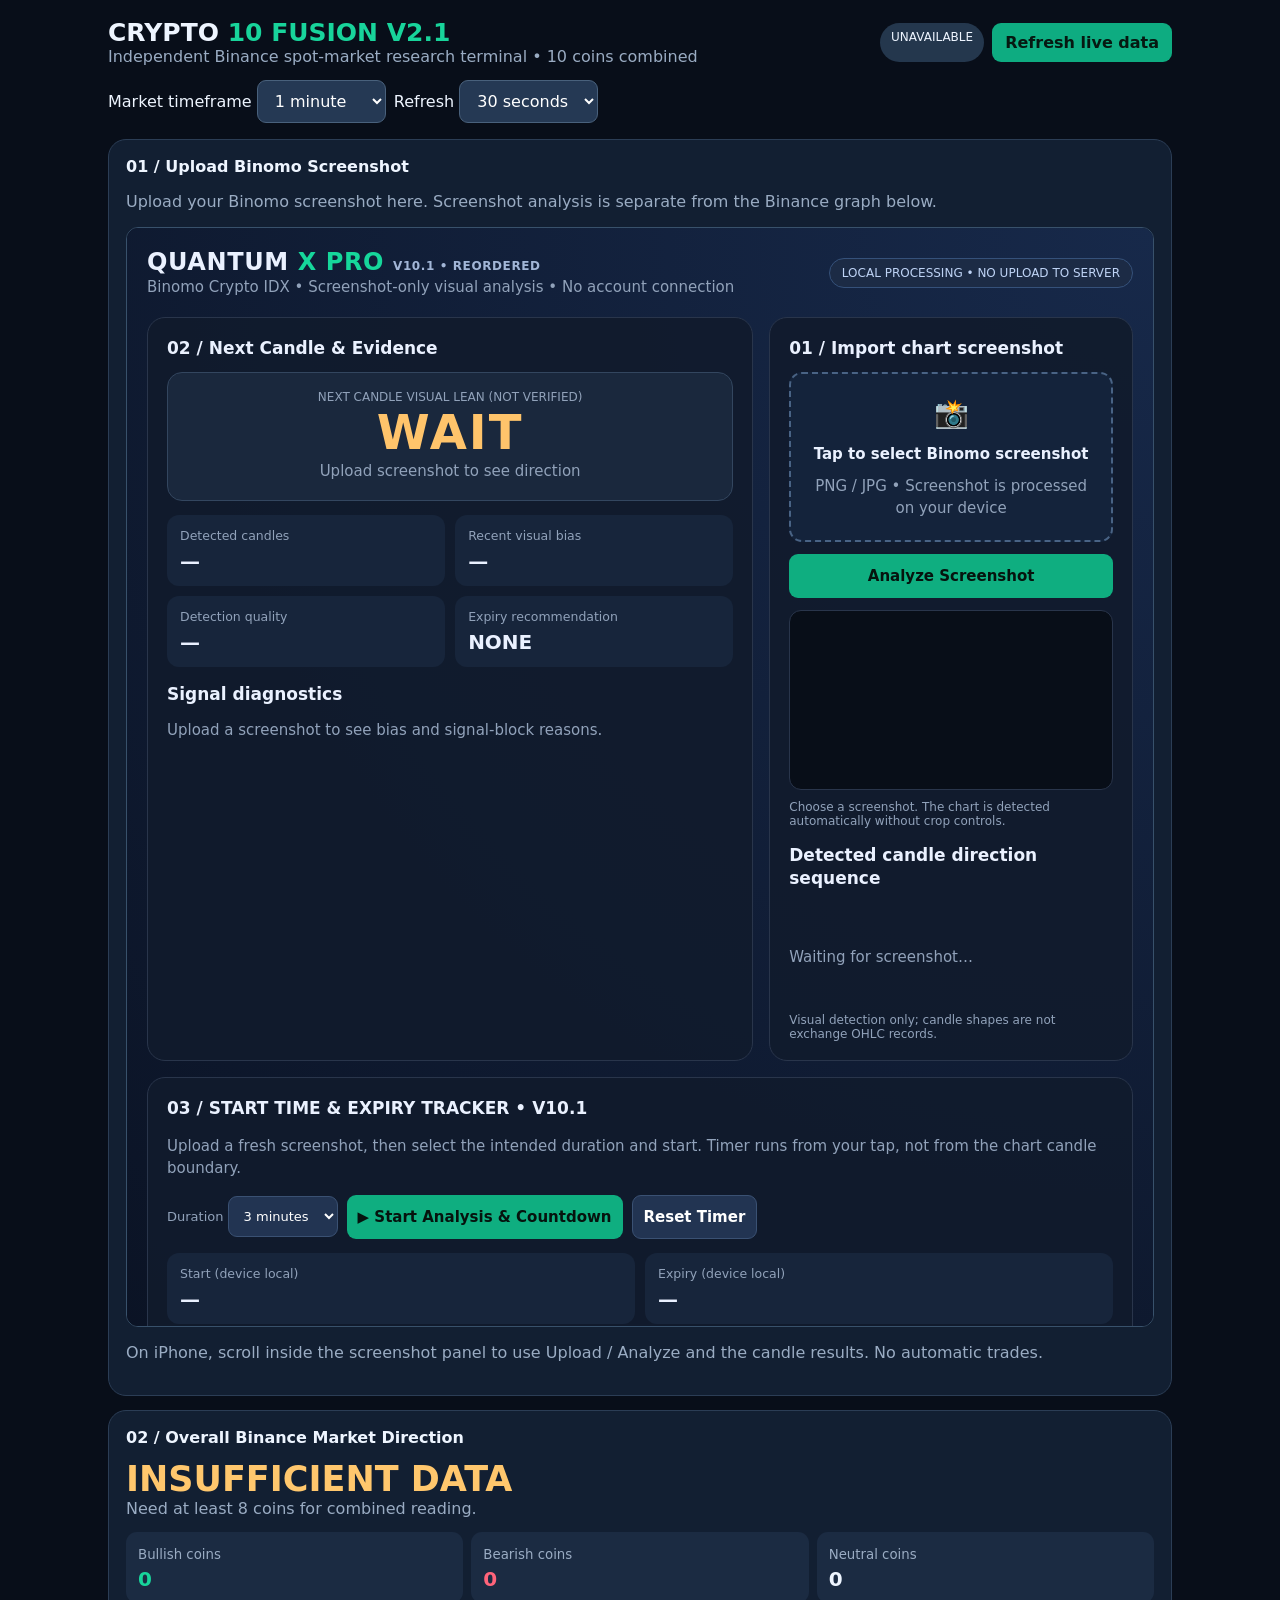
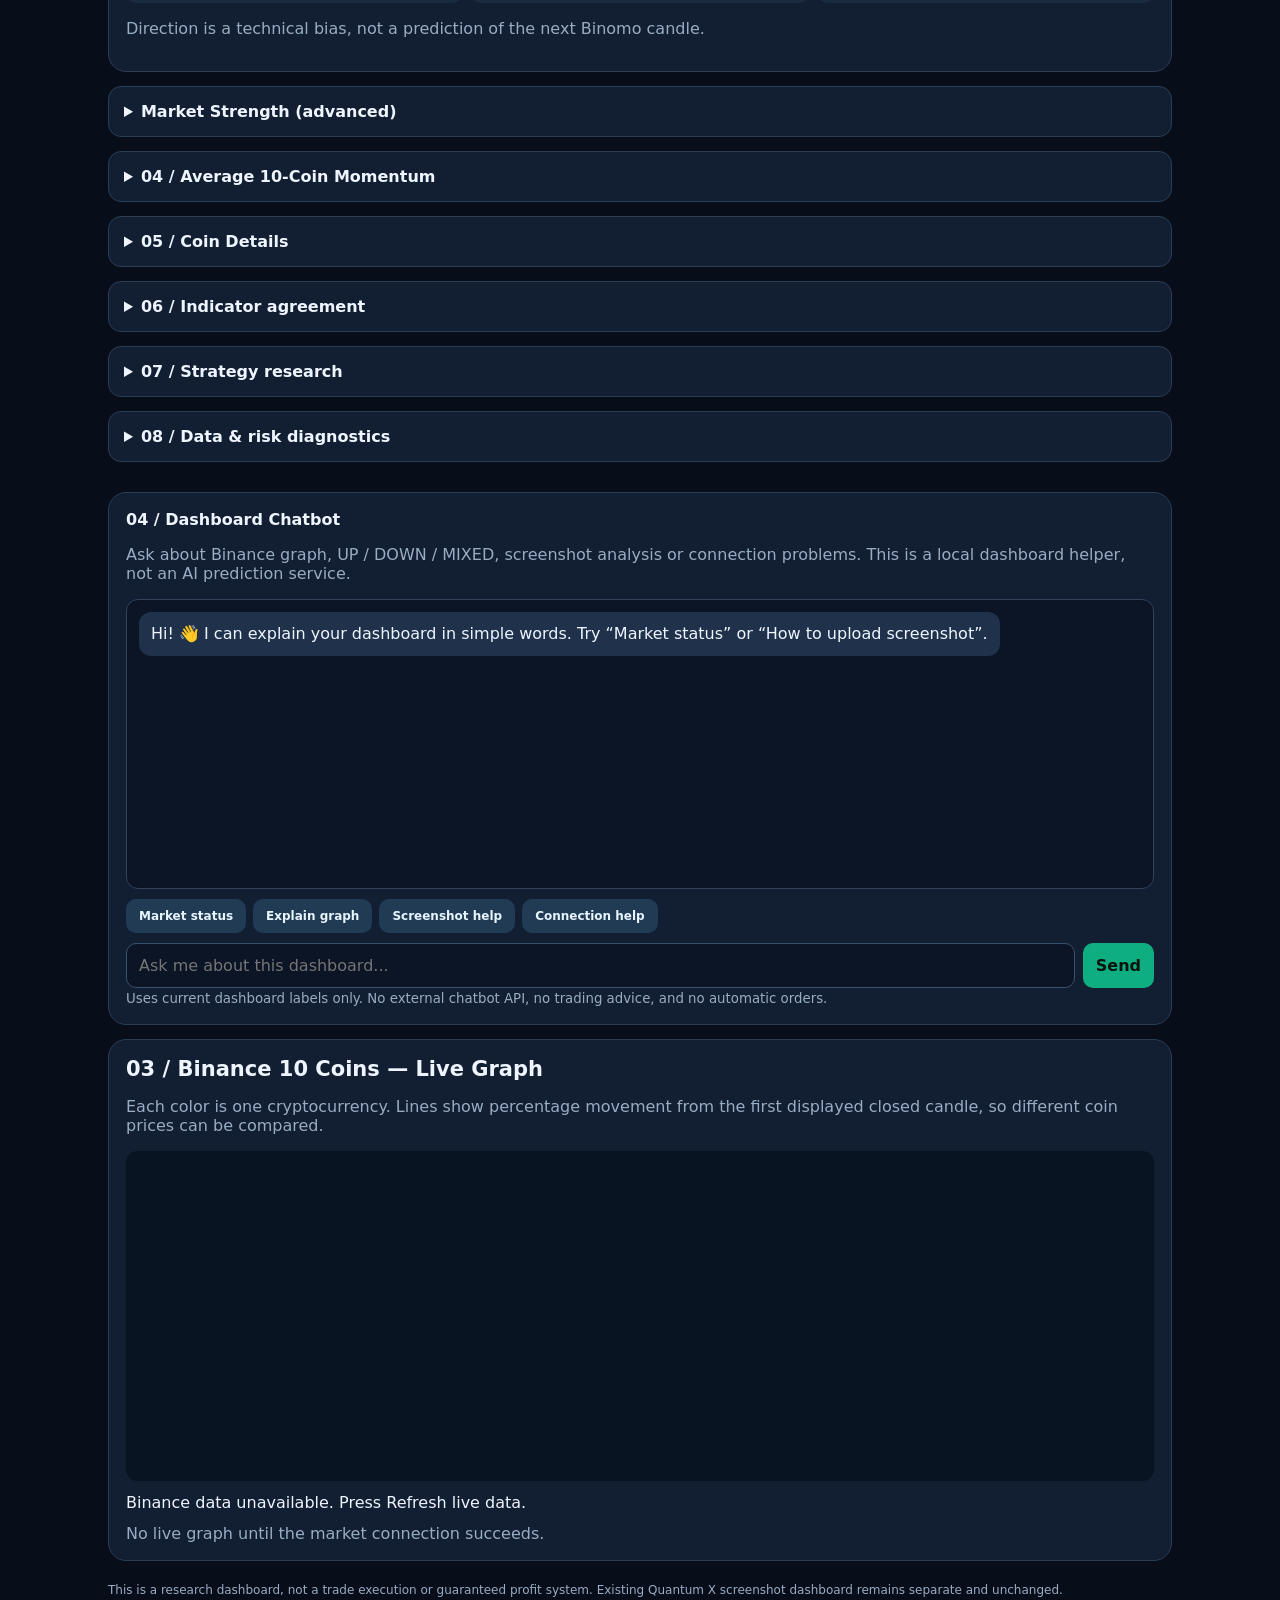
==== commit 130b63b0: "Add files via upload" ====
--- a/index 2.html
+++ b/index 2.html
@@ -1,12 +1,66 @@
 <!DOCTYPE html>
-<html lang="en"><head><meta charset="utf-8"/><meta content="width=device-width,initial-scale=1" name="viewport"/><title>Crypto 10 Fusion Pro V1.2 — Screenshot First</title><style>
+
+<html lang="en"><head><meta charset="utf-8"/><meta content="width=device-width,initial-scale=1" name="viewport"/><title>Crypto 10 Fusion Pro V2.1 — Graph + Chatbot</title><style>
 :root{color-scheme:dark;--bg:#080e1a;--card:#121f32;--border:#2b3d55;--muted:#9aacc3;--green:#18d49b;--red:#ff647a;--yellow:#ffc76d}*{box-sizing:border-box}body{margin:0;background:radial-gradient(circle at 100% 0,#182c4b,var(--bg) 55%);font:14px system-ui,sans-serif;color:#eef5ff}.wrap{max-width:1120px;margin:auto;padding:18px}.head{display:flex;justify-content:space-between;align-items:center;gap:12px;flex-wrap:wrap}h1{font-size:25px;margin:0}h1 span{color:var(--green)}.muted,small{color:var(--muted)}.grid{display:grid;grid-template-columns:1fr 1fr;gap:14px;margin-top:16px}.card{border:1px solid var(--border);background:var(--card);border-radius:16px;padding:18px;min-width:0}h2{font-size:16px;margin:0 0 12px}.stat{font-size:32px;font-weight:800}.green{color:var(--green)}.red{color:var(--red)}.yellow{color:var(--yellow)}.pills{display:flex;gap:8px;flex-wrap:wrap}button,select{background:#253954;border:1px solid #49617c;color:white;border-radius:9px;padding:10px 13px;font:inherit}button{cursor:pointer}button.primary{background:#0eac81;border:0;font-weight:750;color:#061811}.metrics{display:grid;grid-template-columns:repeat(3,1fr);gap:8px}.metric{background:#1b2b42;border-radius:11px;padding:12px}.metric strong{display:block;font-size:20px;margin-top:4px}table{width:100%;border-collapse:collapse}td,th{text-align:left;padding:9px 6px;border-bottom:1px solid #293b52}th{color:var(--muted);font-size:12px}canvas{display:block;width:100%;height:170px;border-radius:10px;background:#0c1728}.note{border:1px solid #66513a;background:#30271e;padding:12px;border-radius:10px;line-height:1.5}.full{grid-column:1/-1}.foot{margin:22px 0;color:var(--muted);font-size:12px}.badge{font-size:12px;background:#24374d;border-radius:20px;padding:7px 11px}#log{white-space:pre-wrap;font-size:12px;color:#a9bfd6;max-height:120px;overflow:auto}@media(max-width:750px){.grid{grid-template-columns:1fr}.metrics{grid-template-columns:repeat(2,1fr)}h1{font-size:20px}.wrap{padding:12px}td,th{font-size:12px;padding:9px 3px}}
-</style><style>#screenshotLab{display:block;min-height:1100px}#screenshotSection{scroll-margin-top:12px}@media(max-width:600px){#screenshotLab{height:1250px!important}#screenshotSection{padding:10px}}</style></head><body><main class="wrap"><div class="head"><div><h1>CRYPTO <span>10 FUSION PRO V1.2</span></h1><div class="muted">Independent Binance spot-market research terminal • 10 coins combined</div></div><div class="pills"><span class="badge" id="status">Not connected</span><button class="primary" id="refresh">Refresh live data</button></div></div><div class="pills" style="margin-top:14px"><label>Market timeframe <select id="tf"><option value="1m">1 minute</option><option value="3m">3 minutes</option><option value="5m">5 minutes</option></select></label><label>Refresh <select id="interval"><option value="30000">30 seconds</option><option value="60000">60 seconds</option><option value="0">Manual</option></select></label></div><div class="grid"><section class="card full" id="screenshotSection"><h2>01 / Binomo Screenshot Upload &amp; Analysis • Quantum X Engine</h2><p class="muted">Upload your Binomo chart screenshot below. This is the existing independent screenshot analyzer embedded here; it does not turn Binance prices into Binomo candle data. Screenshot estimates may be inaccurate.</p><iframe id="screenshotLab" loading="lazy" style="width:100%;height:1100px;border:1px solid #38516b;border-radius:12px;background:#080e1a" title="Binomo screenshot analyzer"></iframe><p class="muted">On iPhone, scroll inside the screenshot panel to use Upload / Analyze and the candle results. No automatic trades.</p></section><section class="card"><h2>02 / Combined market direction</h2><div class="stat yellow" id="bias">NO DATA</div><div class="muted" id="explain">Waiting for Binance market candles.</div><div class="metrics" style="margin-top:14px"><div class="metric"><small>Bullish coins</small><strong class="green" id="up">—</strong></div><div class="metric"><small>Bearish coins</small><strong class="red" id="down">—</strong></div><div class="metric"><small>Neutral coins</small><strong id="neutral">—</strong></div></div><p class="muted">Direction is a technical bias, not a prediction of the next Binomo candle.</p></section><section class="card"><h2>03 / Market strength meter</h2><div class="stat" id="strength">—</div><div class="muted">Weighted trend/momentum score: −100 to +100</div><canvas height="170" id="gauge" width="700"></canvas><div class="muted" id="fresh">Last updated: —</div></section><section class="card full"><h2>04 / Combined momentum history</h2><canvas height="170" id="graph" width="1000"></canvas><div class="muted">Average normalized returns across available coins, computed from completed candles only.</div></section><section class="card full"><h2>05 / Ten coin scanner</h2><div style="overflow-x:auto"><table><thead><tr><th>Asset</th><th>Close</th><th>RSI(14)</th><th>EMA 9/21</th><th>MACD</th><th>Bias</th></tr></thead><tbody id="coins"><tr><td colspan="6">Press Refresh live data.</td></tr></tbody></table></div></section><section class="card"><h2>06 / Indicator agreement</h2><div class="muted" id="agreement">No data yet.</div><p class="muted">RSI, EMA trend and MACD histogram use Binance OHLC closes. These are related signals, not independent proof.</p></section><section class="card"><h2>07 / Strategy research</h2><div class="note">PDF strategy rules are <b>not imported</b> in this build. PSAR + Bollinger, Awesome Oscillator + RSI, Heikin Ashi, and Color Ribbons are reserved as future modules pending the actual PDF rules. No fabricated PDF-derived signals.</div></section><section class="card full"><h2>08 / Data &amp; risk diagnostics</h2><div id="log">No requests yet.</div><p class="muted">Uses public Binance REST klines in your browser. Availability depends on your network, Binance regional restrictions, and browser CORS. No credentials, no automatic orders. The displayed combined signal reflects Binance spot coins, <b>not Binomo Crypto IDX</b>. No demonstrated 80% win rate or validated 3–4 minute expiry edge.</p></section></div><div class="foot">This is a research dashboard, not a trade execution or guaranteed profit system. Existing Quantum X screenshot dashboard remains separate and unchanged.</div></main><script>
+
+/* Simplified V2 mobile-first layout */
+body{background:#080e19!important;font-size:16px}
+.wrap{max-width:1100px}.grid{display:flex!important;flex-direction:column;gap:14px}
+.card{border-radius:18px!important;padding:17px!important}
+#screenshotSection{order:0}#tenGraphPanel{order:2}.head{margin-bottom:14px}
+#tenGraphPanel h2{font-size:21px}.graph-scroll{width:100%;overflow-x:auto;border-radius:12px;background:#081422}
+#tenGraph{display:block;width:100%;height:330px;min-width:600px;background:#081422}
+.legend{display:flex;flex-wrap:wrap;gap:8px;margin:12px 0}
+.legend span{display:inline-flex;align-items:center;gap:5px;background:#1a293b;border:1px solid #304157;border-radius:20px;padding:6px 9px;font-size:12px}
+.legend i{display:inline-block;width:10px;height:10px;border-radius:50%}
+.details-card{background:#121f32;border:1px solid #2b3d55;border-radius:13px;overflow:hidden}
+.details-card>summary{padding:15px;cursor:pointer;font-weight:750;list-style-position:inside}
+.details-card>.card{border:0!important;border-radius:0!important}
+#bias{font-size:35px!important;font-weight:900}#screenshotSection iframe{max-width:100%}
+@media(max-width:750px){#tenGraph{height:290px}.wrap{padding:10px}.card{padding:13px!important}.head h1{font-size:23px}}
+</style><style>#screenshotLab{display:block;min-height:1100px}#screenshotSection{scroll-margin-top:12px}@media(max-width:600px){#screenshotLab{height:1250px!important}#screenshotSection{padding:10px}}</style><style>
+#chatBox{margin-top:16px}#chatMessages{height:290px;overflow:auto;display:flex;flex-direction:column;gap:10px;padding:12px;background:#0b1525;border:1px solid #30425c;border-radius:12px}.chat-msg{padding:10px 12px;border-radius:12px;max-width:93%;white-space:pre-wrap;line-height:1.5}.chat-msg.bot{background:#20324b;align-self:flex-start}.chat-msg.user{background:#0b6b58;align-self:flex-end}.chat-controls{display:flex;gap:8px;margin-top:10px}.chat-controls input{flex:1;min-width:0;background:#0b1525;color:white;border:1px solid #39516f;border-radius:10px;padding:12px;font:inherit}.chat-controls button,.chat-quick button{background:#0fae80;color:#06130e;border:0;border-radius:10px;padding:10px 13px;font-weight:700;cursor:pointer}.chat-quick{display:flex;flex-wrap:wrap;gap:7px;margin-top:10px}.chat-quick button{background:#223b55;color:#e7f5ff;font-size:12px}@media(max-width:600px){#chatMessages{height:270px}.chat-controls input{font-size:16px}}
+</style></head><body><main class="wrap"><div class="head"><div><h1>CRYPTO <span>10 FUSION V2.1</span></h1><div class="muted">Independent Binance spot-market research terminal • 10 coins combined</div></div><div class="pills"><span class="badge" id="status">Not connected</span><button class="primary" id="refresh">Refresh live data</button></div></div><div class="pills" style="margin-top:14px"><label>Market timeframe <select id="tf"><option value="1m">1 minute</option><option value="3m">3 minutes</option><option value="5m">5 minutes</option></select></label><label>Refresh <select id="interval"><option value="30000">30 seconds</option><option value="60000">60 seconds</option><option value="0">Manual</option></select></label></div><div class="grid"><section class="card full" id="screenshotSection"><h2>01 / Upload Binomo Screenshot</h2><p class="muted">Upload your Binomo screenshot here. Screenshot analysis is separate from the Binance graph below.</p><iframe id="screenshotLab" loading="lazy" style="width:100%;height:1100px;border:1px solid #38516b;border-radius:12px;background:#080e1a" title="Binomo screenshot analyzer"></iframe><p class="muted">On iPhone, scroll inside the screenshot panel to use Upload / Analyze and the candle results. No automatic trades.</p></section><section class="card"><h2>02 / Overall Binance Market Direction</h2><div class="stat yellow" id="bias">NO DATA</div><div class="muted" id="explain">Waiting for Binance market candles.</div><div class="metrics" style="margin-top:14px"><div class="metric"><small>Bullish coins</small><strong class="green" id="up">—</strong></div><div class="metric"><small>Bearish coins</small><strong class="red" id="down">—</strong></div><div class="metric"><small>Neutral coins</small><strong id="neutral">—</strong></div></div><p class="muted">Direction is a technical bias, not a prediction of the next Binomo candle.</p></section><section class="card full graph-card" id="tenGraphPanel"><h2>03 / Binance 10 Coins — Live Graph</h2><p class="muted">Each color is one cryptocurrency. Lines show percentage movement from the first displayed closed candle, so different coin prices can be compared.</p><div class="graph-scroll"><canvas height="410" id="tenGraph" width="1100"></canvas></div><div class="legend" id="tenLegend">Waiting for market data…</div><div class="muted" id="tenGraphInfo">Graph updates when Binance candles are loaded. Green/red signals are not Binomo predictions.</div></section><details class="details-card"><summary>Market Strength (advanced)</summary><section class="advanced card"><h2>Market Strength (advanced)</h2><div class="stat" id="strength">—</div><div class="muted">Weighted trend/momentum score: −100 to +100</div><canvas height="170" id="gauge" width="700"></canvas><div class="muted" id="fresh">Last updated: —</div></section></details><details class="details-card"><summary>04 / Average 10-Coin Momentum</summary><section class="card full"><h2>04 / Average 10-Coin Momentum</h2><canvas height="170" id="graph" width="1000"></canvas><div class="muted">Average normalized returns across available coins, computed from completed candles only.</div></section></details><details class="details-card"><summary>05 / Coin Details</summary><section class="card full"><h2>05 / Coin Details</h2><div style="overflow-x:auto"><table><thead><tr><th>Asset</th><th>Close</th><th>RSI(14)</th><th>EMA 9/21</th><th>MACD</th><th>Bias</th></tr></thead><tbody id="coins"><tr><td colspan="6">Press Refresh live data.</td></tr></tbody></table></div></section></details><details class="details-card"><summary>06 / Indicator agreement</summary><section class="advanced card"><h2>06 / Indicator agreement</h2><div class="muted" id="agreement">No data yet.</div><p class="muted">RSI, EMA trend and MACD histogram use Binance OHLC closes. These are related signals, not independent proof.</p></section></details><details class="details-card"><summary>07 / Strategy research</summary><section class="advanced card"><h2>07 / Strategy research</h2><div class="note">PDF strategy rules are <b>not imported</b> in this build. PSAR + Bollinger, Awesome Oscillator + RSI, Heikin Ashi, and Color Ribbons are reserved as future modules pending the actual PDF rules. No fabricated PDF-derived signals.</div></section></details><details class="details-card"><summary>08 / Data &amp; risk diagnostics</summary><section class="full advanced card"><h2>08 / Data &amp; risk diagnostics</h2><div id="log">No requests yet.</div><p class="muted">Uses public Binance REST klines in your browser. Availability depends on your network, Binance regional restrictions, and browser CORS. No credentials, no automatic orders. The displayed combined signal reflects Binance spot coins, <b>not Binomo Crypto IDX</b>. No demonstrated 80% win rate or validated 3–4 minute expiry edge.</p></section></details><section class="card" id="chatBox" style="grid-column:1/-1"><h2>04 / Dashboard Chatbot</h2><p class="muted">Ask about Binance graph, UP / DOWN / MIXED, screenshot analysis or connection problems. This is a local dashboard helper, not an AI prediction service.</p><div id="chatMessages" role="log" aria-live="polite"><div class="chat-msg bot">Hi! 👋 I can explain your dashboard in simple words. Try “Market status” or “How to upload screenshot”.</div></div><div class="chat-quick"><button type="button" data-chatq="Market status">Market status</button><button type="button" data-chatq="Explain 10-coin graph">Explain graph</button><button type="button" data-chatq="How to upload screenshot">Screenshot help</button><button type="button" data-chatq="Why no live data?">Connection help</button></div><form class="chat-controls" id="chatForm"><input id="chatInput" aria-label="Ask dashboard chatbot" placeholder="Ask me about this dashboard..." maxlength="400" autocomplete="off"/><button type="submit">Send</button></form><small>Uses current dashboard labels only. No external chatbot API, no trading advice, and no automatic orders.</small></section></div><div class="foot">This is a research dashboard, not a trade execution or guaranteed profit system. Existing Quantum X screenshot dashboard remains separate and unchanged.</div></main><script>
 const SYMBOLS=['BTCUSDT','ETHUSDT','SOLUSDT','BNBUSDT','XRPUSDT','ADAUSDT','DOGEUSDT','LINKUSDT','AVAXUSDT','LTCUSDT'];const $=x=>document.getElementById(x);let timer=null,busy=false;const fmt=x=>Number(x).toLocaleString('en-US',{maximumFractionDigits:x<1?5:2});function ema(a,n){let k=2/(n+1),v=a[0];return a.map((x,i)=>v=i?v+(x-v)*k:x)}function rsi(a,n=14){if(a.length<n+2)return NaN;let g=0,l=0;for(let i=1;i<=n;i++){let d=a[i]-a[i-1];g+=Math.max(0,d);l+=Math.max(0,-d)}g/=n;l/=n;for(let i=n+1;i<a.length;i++){let d=a[i]-a[i-1];g=(g*(n-1)+Math.max(0,d))/n;l=(l*(n-1)+Math.max(0,-d))/n}return l===0?(g===0?50:100):100-100/(1+g/l)}function analyze(symbol,rows){let c=rows.slice(0,-1).map(x=>+x[4]);if(c.length<40)throw Error('Insufficient closed candles');let e9=ema(c,9),e21=ema(c,21),e12=ema(c,12),e26=ema(c,26),mac=e12.map((x,i)=>x-e26[i]),sig=ema(mac,9),r=rsi(c),hist=mac.at(-1)-sig.at(-1);let trend=e9.at(-1)>e21.at(-1)?1:-1,mom=hist>0?1:-1,rs=r>55?1:r<45?-1:0,score=(trend*45+mom*35+rs*20);let changes=c.slice(-21).map((v,i,a)=>i?(v/a[i-1]-1)*100:0).slice(1);return{symbol,close:c.at(-1),r,trend,hist,score,bias:score>=35?'UP':score<=-35?'DOWN':'MIXED',changes}}
 function graph(canvas,arr,color='#19d4a1',zero=true){let x=canvas.getContext('2d'),w=canvas.width,h=canvas.height;x.clearRect(0,0,w,h);x.strokeStyle='#30405a';x.lineWidth=1;for(let i=1;i<4;i++){x.beginPath();x.moveTo(0,i*h/4);x.lineTo(w,i*h/4);x.stroke()}if(!arr.length)return;let min=Math.min(...arr,zero?0:Infinity),max=Math.max(...arr,zero?0:-Infinity);if(max===min){max+=1;min-=1}let py=v=>h-14-(v-min)/(max-min)*(h-28);x.beginPath();arr.forEach((v,i)=>{let px=i*w/Math.max(1,arr.length-1);i?x.lineTo(px,py(v)):x.moveTo(px,py(v))});x.strokeStyle=color;x.lineWidth=3;x.stroke();if(zero){x.strokeStyle='#66748a';x.setLineDash([6,5]);x.beginPath();x.moveTo(0,py(0));x.lineTo(w,py(0));x.stroke();x.setLineDash([])}}
-async function load(){if(busy)return;busy=true;$('refresh').disabled=true;$('status').textContent='Fetching…';let tf=$('tf').value;let results=await Promise.allSettled(SYMBOLS.map(async s=>{let controller=new AbortController(),id=setTimeout(()=>controller.abort(),9000);try{let resp=await fetch('https://api.binance.com/api/v3/klines?symbol='+s+'&interval='+tf+'&limit=120',{signal:controller.signal,cache:'no-store'});if(!resp.ok)throw Error('HTTP '+resp.status);return analyze(s,await resp.json())}finally{clearTimeout(id)}}));let good=results.filter(r=>r.status==='fulfilled').map(r=>r.value),bad=results.filter(r=>r.status==='rejected');$('log').textContent='Successful: '+good.length+'/10\n'+bad.map((r,i)=>'Error '+(i+1)+': '+String(r.reason)).join('\n');$('status').textContent=good.length===10?'LIVE • 10/10':good.length?'PARTIAL • '+good.length+'/10':'UNAVAILABLE';$('fresh').textContent='Last fetch: '+new Date().toLocaleTimeString()+' • '+tf+' candles';$('coins').innerHTML=SYMBOLS.map(s=>{let a=good.find(x=>x.symbol===s);return a?`<tr><td>${s.replace('USDT','')}</td><td>${fmt(a.close)}</td><td>${a.r.toFixed(1)}</td><td class="${a.trend>0?'green':'red'}">${a.trend>0?'Bull':'Bear'}</td><td class="${a.hist>0?'green':'red'}">${a.hist>0?'+':''}${a.hist.toFixed(3)}</td><td class="${a.bias==='UP'?'green':a.bias==='DOWN'?'red':'yellow'}">${a.bias}</td></tr>`:`<tr><td>${s.replace('USDT','')}</td><td colspan="5">Unavailable</td></tr>`}).join('');let up=good.filter(a=>a.bias==='UP').length,down=good.filter(a=>a.bias==='DOWN').length,neutral=good.length-up-down;$('up').textContent=up;$('down').textContent=down;$('neutral').textContent=neutral;let score=good.length?good.reduce((a,b)=>a+b.score,0)/good.length:0;$('strength').textContent=good.length?score.toFixed(0)+' / 100':'—';$('bias').textContent=good.length<8?'INSUFFICIENT DATA':score>=25?'UP BIAS':score<=-25?'DOWN BIAS':'MIXED';$('bias').className='stat '+(good.length<8||Math.abs(score)<25?'yellow':score>0?'green':'red');$('explain').textContent=good.length<8?'Need at least 8 coins for combined reading.':'Technical score across '+good.length+' coins; not a verified next-candle forecast.';let av=good.length?Array.from({length:20},(_,i)=>good.reduce((a,b)=>a+(b.changes[i]||0),0)/good.length):[];let cumulative=0;graph($('graph'),av.map(x=>cumulative+=x));graph($('gauge'),good.length?[0,score]:[]);$('agreement').innerHTML=good.length?`<div class="metrics"><div class="metric"><small>EMA bullish</small><strong>${good.filter(x=>x.trend>0).length}/${good.length}</strong></div><div class="metric"><small>MACD bullish</small><strong>${good.filter(x=>x.hist>0).length}/${good.length}</strong></div><div class="metric"><small>RSI > 55</small><strong>${good.filter(x=>x.r>55).length}/${good.length}</strong></div></div>`:'No valid market data.';busy=false;$('refresh').disabled=false}
+async function load(){if(busy)return;busy=true;$('refresh').disabled=true;$('status').textContent='Fetching…';let tf=$('tf').value;let results=await Promise.allSettled(SYMBOLS.map(async s=>{let controller=new AbortController(),id=setTimeout(()=>controller.abort(),9000);try{let resp=await fetch('https://api.binance.com/api/v3/klines?symbol='+s+'&interval='+tf+'&limit=120',{signal:controller.signal,cache:'no-store'});if(!resp.ok)throw Error('HTTP '+resp.status);return analyze(s,await resp.json())}finally{clearTimeout(id)}}));let good=results.filter(r=>r.status==='fulfilled').map(r=>r.value),bad=results.filter(r=>r.status==='rejected');$('log').textContent='Successful: '+good.length+'/10\n'+bad.map((r,i)=>'Error '+(i+1)+': '+String(r.reason)).join('\n');$('status').textContent=good.length===10?'LIVE • 10/10':good.length?'PARTIAL • '+good.length+'/10':'UNAVAILABLE';$('fresh').textContent='Last fetch: '+new Date().toLocaleTimeString()+' • '+tf+' candles';$('coins').innerHTML=SYMBOLS.map(s=>{let a=good.find(x=>x.symbol===s);return a?`<tr><td>${s.replace('USDT','')}</td><td>${fmt(a.close)}</td><td>${a.r.toFixed(1)}</td><td class="${a.trend>0?'green':'red'}">${a.trend>0?'Bull':'Bear'}</td><td class="${a.hist>0?'green':'red'}">${a.hist>0?'+':''}${a.hist.toFixed(3)}</td><td class="${a.bias==='UP'?'green':a.bias==='DOWN'?'red':'yellow'}">${a.bias}</td></tr>`:`<tr><td>${s.replace('USDT','')}</td><td colspan="5">Unavailable</td></tr>`}).join('');let up=good.filter(a=>a.bias==='UP').length,down=good.filter(a=>a.bias==='DOWN').length,neutral=good.length-up-down;$('up').textContent=up;$('down').textContent=down;$('neutral').textContent=neutral;let score=good.length?good.reduce((a,b)=>a+b.score,0)/good.length:0;$('strength').textContent=good.length?score.toFixed(0)+' / 100':'—';$('bias').textContent=good.length<8?'INSUFFICIENT DATA':score>=25?'UP BIAS':score<=-25?'DOWN BIAS':'MIXED';$('bias').className='stat '+(good.length<8||Math.abs(score)<25?'yellow':score>0?'green':'red');$('explain').textContent=good.length<8?'Need at least 8 coins for combined reading.':'Technical score across '+good.length+' coins; not a verified next-candle forecast.';let av=good.length?Array.from({length:20},(_,i)=>good.reduce((a,b)=>a+(b.changes[i]||0),0)/good.length):[];let cumulative=0;graph($('graph'),av.map(x=>cumulative+=x));drawTenCoins(good);graph($('gauge'),good.length?[0,score]:[]);$('agreement').innerHTML=good.length?`<div class="metrics"><div class="metric"><small>EMA bullish</small><strong>${good.filter(x=>x.trend>0).length}/${good.length}</strong></div><div class="metric"><small>MACD bullish</small><strong>${good.filter(x=>x.hist>0).length}/${good.length}</strong></div><div class="metric"><small>RSI > 55</small><strong>${good.filter(x=>x.r>55).length}/${good.length}</strong></div></div>`:'No valid market data.';busy=false;$('refresh').disabled=false}
 function schedule(){if(timer)clearInterval(timer);let v=+$('interval').value;if(v)timer=setInterval(load,v)}$('refresh').onclick=load;$('interval').onchange=schedule;$('tf').onchange=load;schedule();load();
 
 const screenshotHTML="<!DOCTYPE html>\n<html lang=\"en\"><head><meta charset=\"utf-8\"/><meta content=\"width=device-width,initial-scale=1\" name=\"viewport\"/><title>Quantum X Pro V10 — Accuracy Lab<\/title><style>\n:root{color-scheme:dark;--bg:#080e1c;--panel:#111b2d;--line:#29354b;--muted:#91a2ba;--green:#16d79b;--red:#ff6479;--blue:#6e9bff}*{box-sizing:border-box}body{margin:0;background:radial-gradient(circle at top right,#17294a,var(--bg) 55%);color:#eaf1ff;font:15px system-ui,-apple-system,Arial}.wrap{max-width:1200px;margin:auto;padding:20px}.top{display:flex;align-items:center;justify-content:space-between;gap:15px;flex-wrap:wrap}.brand{font-size:24px;font-weight:900;letter-spacing:.6px}.brand b{color:var(--green)}.tag{background:#1c2b45;border:1px solid #35517a;border-radius:30px;padding:7px 12px;color:#bed3f5;font-size:12px}.sub{color:var(--muted);line-height:1.5}.grid{display:grid;grid-template-columns:1.25fr .75fr;gap:16px;margin-top:18px}.card{background:#111b2de8;border:1px solid var(--line);border-radius:18px;padding:19px;min-width:0}.card h2{margin:0 0 13px;font-size:17px}.drop{border:2px dashed #496385;border-radius:13px;padding:20px;text-align:center;cursor:pointer;background:#14233b}.drop:hover{border-color:var(--green)}input[type=file]{display:none}button,select,input[type=number]{background:#223452;color:#fff;border:1px solid #3a5173;border-radius:9px;padding:11px;font:inherit}button{cursor:pointer;font-weight:700}button.primary{background:#0fae80;border:0;color:#06130e}.controls{display:flex;gap:9px;flex-wrap:wrap;align-items:center;margin:12px 0}.controls label{color:var(--muted);font-size:13px}.preview{position:relative;overflow:hidden;border:1px solid var(--line);border-radius:12px;background:#080e18;min-height:160px}.preview canvas{width:100%;height:auto;display:block}.status{font-size:12px;color:var(--muted);margin-top:10px}.signal{text-align:center;padding:17px;border-radius:15px;background:#1a283d;border:1px solid #33465f}.signal .word{font-size:48px;font-weight:900;letter-spacing:2px;color:#ffc46b}.metrics{display:grid;grid-template-columns:repeat(2,1fr);gap:10px;margin:14px 0}.metric{background:#17253b;border-radius:12px;padding:13px}.metric small{display:block;color:var(--muted);margin-bottom:6px}.metric strong{font-size:20px}.pill{display:inline-block;padding:5px 9px;border-radius:20px;background:#283953;color:#cde2ff;font-size:12px;margin:3px}.warn{background:#362a22;border:1px solid #6c4d32;color:#ffd5a4;padding:12px;border-radius:10px;line-height:1.5}.bars{display:flex;gap:3px;height:110px;align-items:center;overflow:hidden}.bar{flex:1;min-width:3px;border-radius:2px;opacity:.95}.up{background:var(--green)}.down{background:var(--red)}.neutral{background:#7689a6}.section{margin-top:16px}.tiny{font-size:12px;color:var(--muted)}ul{padding-left:19px;line-height:1.6}.footer{margin:20px 0;color:var(--muted);font-size:12px}@media(max-width:800px){.grid{grid-template-columns:1fr}.wrap{padding:12px}.brand{font-size:20px}}\n\n/* V9.1 iPhone/mobile layout repair */\nhtml{-webkit-text-size-adjust:100%;text-size-adjust:100%}\nbody{overflow-x:hidden}\n.wrap,.card,.grid,.top,.controls{min-width:0}\n.drop{display:flex;flex-direction:column;align-items:center;justify-content:center;gap:9px;width:100%;min-height:150px;max-width:100%;overflow-wrap:anywhere;line-height:1.45}\n.drop strong{display:block;max-width:100%}.drop .sub{max-width:100%}\n.controls{width:100%;max-width:100%}.controls button{white-space:normal;min-height:44px}\n.preview{width:100%;min-width:0;min-height:180px}.preview canvas{max-width:100%;object-fit:contain}\n.card h2{line-height:1.35;overflow-wrap:anywhere}\n@media(max-width:600px){.wrap{padding:12px}.card{padding:15px;border-radius:15px}.top{gap:12px}.brand{font-size:20px;line-height:1.35}.brand span{display:block;margin-top:3px}.tag{font-size:10px;max-width:100%;overflow-wrap:anywhere}.sub{font-size:13px}.drop{padding:18px 12px;min-height:155px}.controls{display:grid;grid-template-columns:repeat(2,minmax(0,1fr));gap:8px}.controls>label:first-child{grid-column:1/-1}.controls button{width:100%;padding:11px 6px;font-size:13px}.controls #analyze{grid-column:1/-1;font-size:15px}.metrics{gap:8px}.metric{padding:10px}.metric strong{font-size:17px}.signal .word{font-size:40px}table{display:block;overflow-x:auto;max-width:100%;white-space:nowrap}}\n<\/style><\/head><body><main class=\"wrap\"><div class=\"top\"><div><div class=\"brand\">QUANTUM <b>X PRO<\/b> <span style=\"font-size:12px;color:#a2b6d7\">V10.1 • REORDERED<\/span><\/div><div class=\"sub\">Binomo Crypto IDX • Screenshot-only visual analysis • No account connection<\/div><\/div><div class=\"tag\">LOCAL PROCESSING • NO UPLOAD TO SERVER<\/div><\/div><div class=\"grid\"><section class=\"card\"><h2>01 / Import chart screenshot<\/h2><label class=\"drop\" for=\"file\"><div style=\"font-size:28px\">📸<\/div><strong>Tap to select Binomo screenshot<\/strong><div class=\"sub\">PNG / JPG • Screenshot is processed on your device<\/div><\/label><input accept=\"image/png,image/jpeg,image/webp\" id=\"file\" type=\"file\"/><div class=\"controls\"><button class=\"primary\" id=\"analyze\" style=\"width:100%\">Analyze Screenshot<\/button><\/div><div class=\"preview\"><canvas id=\"canvas\"><\/canvas><\/div><div class=\"status\" id=\"status\">Choose a screenshot. The chart is detected automatically without crop controls.<\/div><div class=\"section\"><h2>Detected candle direction sequence<\/h2><div class=\"bars\" id=\"bars\"><span class=\"sub\">Waiting for screenshot…<\/span><\/div><div class=\"tiny\" id=\"detail\">Visual detection only; candle shapes are not exchange OHLC records.<\/div><\/div><\/section><aside class=\"card\"><h2>02 / Next Candle &amp; Evidence<\/h2><div class=\"signal\"><div class=\"tiny\">NEXT CANDLE VISUAL LEAN (NOT VERIFIED)<\/div><div class=\"word\" id=\"decision\">WAIT<\/div><div class=\"sub\" id=\"reason\">Upload screenshot to see direction<\/div><\/div><div class=\"metrics\"><div class=\"metric\"><small>Detected candles<\/small><strong id=\"count\">—<\/strong><\/div><div class=\"metric\"><small>Recent visual bias<\/small><strong id=\"bias\">—<\/strong><\/div><div class=\"metric\"><small>Detection quality<\/small><strong id=\"quality\">—<\/strong><\/div><div class=\"metric\"><small>Expiry recommendation<\/small><strong id=\"expiry\">NONE<\/strong><\/div><\/div><div class=\"section\"><h2>Signal diagnostics<\/h2><div class=\"sub\" id=\"diagnostics\">Upload a screenshot to see bias and signal-block reasons.<\/div><\/div><div aria-hidden=\"true\" style=\"display:none\"><div id=\"evidence\"><\/div><div id=\"expiryValidation\"><\/div><\/div><\/aside><\/div><section class=\"card section\" id=\"timerPanel\"><h2>03 / START TIME &amp; EXPIRY TRACKER • V10.1<\/h2><p class=\"sub\">Upload a fresh screenshot, then select the intended duration and start. Timer runs from your tap, not from the chart candle boundary.<\/p><div class=\"controls\"><label>Duration <select id=\"timerDuration\"><option value=\"1\">1 minute<\/option><option value=\"2\">2 minutes<\/option><option selected=\"\" value=\"3\">3 minutes<\/option><option value=\"4\">4 minutes<\/option><option value=\"5\">5 minutes<\/option><\/select><\/label><button class=\"primary\" id=\"startTimer\" type=\"button\">▶ Start Analysis &amp; Countdown<\/button><button id=\"stopTimer\" type=\"button\">Reset Timer<\/button><\/div><div class=\"metrics\"><div class=\"metric\"><small>Start (device local)<\/small><strong id=\"timerStart\">—<\/strong><\/div><div class=\"metric\"><small>Expiry (device local)<\/small><strong id=\"timerEnd\">—<\/strong><\/div><div class=\"metric\"><small>Time remaining<\/small><strong id=\"timerRemaining\">—<\/strong><\/div><div class=\"metric\"><small>Screenshot status<\/small><strong id=\"timerFresh\">No screenshot<\/strong><\/div><\/div><div class=\"signal\"><div class=\"tiny\">NEXT CANDLE VISUAL LEAN (NOT TRADE ADVICE)<\/div><div class=\"word\" id=\"timerBias\" style=\"font-size:34px\">UNKNOWN<\/div><div class=\"sub\" id=\"timerReason\">Analyze a screenshot to display a visual bias.<\/div><\/div><p class=\"warn\">Countdown is a clock only. The image is static: it cannot see new candles or verify entry, expiry, RSI, MACD, or a winning outcome. Directional lean is not a validated trade decision.<\/p><\/section><div class=\"card section\"><h2>04 / Methodology<\/h2><ul><li>Automatic full-chart detection excludes the bottom trade buttons and top account controls.<\/li><li>Identify bright red/green candle pixels, group adjacent x-columns and estimate recent candle direction.<\/li><li>Ignore the rightmost candle for directional counts because it may still be forming.<\/li><li>Never claim exact RSI, MACD, Supertrend, ADX, OHLC, or 80% accuracy from image colors alone.<\/li><li>For reliable expiry testing, collect timestamped OHLC series and real outcome labels; screenshots alone cannot establish forward returns.<\/li><\/ul><\/div><div class=\"footer\">Research and risk-awareness tool. Does not execute trades, connect to Binomo, or guarantee a win.<\/div><section class=\"card section\"><h2>05 / Advanced indicator engine — OHLC CSV<\/h2><p class=\"sub\">Screenshot pixel colors cannot supply reliable OHLC. Import timestamp,open,high,low,close CSV to enable real calculations, historical signal checks and 1–5 candle horizon comparisons. No exchange connection.<\/p><div class=\"controls\"><label class=\"drop\" for=\"csv\">📈 Select OHLC CSV<\/label><input accept=\".csv,text/csv\" id=\"csv\" type=\"file\"/><button id=\"demo\" type=\"button\">Load synthetic test data<\/button><button class=\"primary\" id=\"calc\">Calculate indicators &amp; backtest<\/button><\/div><div class=\"metrics\" id=\"indicatorMetrics\"><\/div><h2>Trend / Momentum / Volatility / Structure<\/h2><div class=\"sub\" id=\"indicatorDetail\">Waiting for OHLC data.<\/div><h2 style=\"margin-top:18px\">Expiry horizon comparison (historical only)<\/h2><div class=\"sub\" id=\"backtest\">No validated results available.<\/div><p class=\"warn\">Backtests are descriptive, not future win probabilities. The test uses a chronological 70/30 train/test split and no forward-looking candles for signals. Synthetic samples are for interface testing only.<\/p><\/section><section class=\"card section\"><h2>06 / Risk &amp; trade journal<\/h2><div class=\"controls\"><label>Stake ₹ <input id=\"stake\" min=\"1\" style=\"width:100px\" type=\"number\" value=\"400\"/><\/label><label>Payout % <input id=\"payout\" max=\"100\" min=\"1\" style=\"width:90px\" type=\"number\" value=\"84\"/><\/label><button id=\"risk\">Calculate risk<\/button><\/div><div class=\"sub\" id=\"riskResult\">Enter stake and payout to see break-even win rate and risk.<\/div><div class=\"controls\"><label>Actual result <select id=\"outcome\"><option value=\"win\">Win<\/option><option value=\"loss\">Loss<\/option><\/select><\/label><button id=\"saveTrade\">Record result locally<\/button><button id=\"clearTrade\">Clear journal<\/button><\/div><div class=\"sub\" id=\"journal\">No recorded trades.<\/div><\/section><section class=\"card section\" id=\"accuracyLab\"><h2>07 / 80% TARGET — VERIFIED RESULTS LAB • V10.1<\/h2><p class=\"sub\">Track outcomes without inventing predictions. These are your recorded results, not proof that the next trade will win. No automatic trades.<\/p><div class=\"metrics\"><div class=\"metric\"><small>Last 10 trades<\/small><strong id=\"last10\">N/A<\/strong><\/div><div class=\"metric\"><small>Last 50 trades<\/small><strong id=\"last50\">N/A<\/strong><\/div><div class=\"metric\"><small>Last 100 trades<\/small><strong id=\"last100\">N/A<\/strong><\/div><div class=\"metric\"><small>All recorded<\/small><strong id=\"allRate\">N/A<\/strong><\/div><div class=\"metric\"><small>Longest loss streak<\/small><strong id=\"lossStreak\">—<\/strong><\/div><div class=\"metric\"><small>Net P/L (₹)<\/small><strong id=\"netPL\">—<\/strong><\/div><\/div><div class=\"signal\"><div class=\"tiny\">80% TARGET STATUS<\/div><div class=\"word\" id=\"targetStatus\" style=\"font-size:25px\">NOT VALIDATED<\/div><div class=\"sub\" id=\"targetReason\">No recorded outcomes.<\/div><\/div><div class=\"controls\"><button id=\"exportJournal\">Export results CSV<\/button><\/div><p class=\"tiny\">Validation rule: at least 100 non-synthetic, independently recorded results, and the 95% Wilson lower confidence bound must reach 80%. This is a conservative evidence threshold, not a guarantee of future wins. Selective logging, overlapping trades, and changing strategies invalidate the estimate.<\/p><\/section><\/main><script>\nconst $=id=>document.getElementById(id),canvas=$('canvas'),ctx=canvas.getContext('2d',{willReadFrequently:true});let img=null;\nfunction setStatus(s){$('status').textContent=s}\nfunction chartBounds(){return {x:Math.round(img.width*.012),y:Math.round(img.height*.16),w:Math.round(img.width*.83),h:Math.round(img.height*.51)}}\nfunction draw(markers=[]){if(!img)return;const s=Math.min(1,900/img.width);canvas.width=Math.round(img.width*s);canvas.height=Math.round(img.height*s);ctx.drawImage(img,0,0,canvas.width,canvas.height);if(markers.length){ctx.textAlign='center';ctx.font='bold 10px system-ui';markers.forEach((m,i)=>{const x=m.x*s,y=Math.max(10,(m.top-9)*s);ctx.fillStyle=m.dir==='UP'?'#14e6a3':m.dir==='DOWN'?'#ff657a':'#facc15';ctx.fillText(String(i+1),x,y)})}}\n$('file').onchange=e=>{const f=e.target.files[0];if(!f)return;const url=URL.createObjectURL(f),i=new Image();i.onload=()=>{img=i;draw();setStatus('Screenshot loaded. Tap Analyze Screenshot. Full chart is processed automatically.');URL.revokeObjectURL(url)};i.src=url};\nfunction detect(){if(!img){setStatus('Select a screenshot first.');return}const c=chartBounds(),w=c.w,h=c.h,off=document.createElement('canvas');off.width=w;off.height=h;const o=off.getContext('2d',{willReadFrequently:true});o.drawImage(img,c.x,c.y,w,h,0,0,w,h);const p=o.getImageData(0,0,w,h).data;\n// Body columns have many colored pixels; wick columns are much thinner.\nlet cols=[];for(let x=0;x<w;x++){let g=0,r=0,top=h;for(let y=0;y<h;y++){const k=(y*w+x)*4,R=p[k],G=p[k+1],B=p[k+2];if(G>105&&G>R*1.38&&G>B*1.16&&G-R>45){g++;top=Math.min(top,y)}else if(R>130&&R>G*1.32&&R>B*1.12&&R-G>48){r++;top=Math.min(top,y)}}cols.push({g,r,n:g+r,top})}\nconst minBody=Math.max(5,Math.floor(h*.014));let runs=[],active=null;for(let x=0;x<w;x++){let d=cols[x].g>=minBody&&cols[x].g>cols[x].r*1.25?'UP':cols[x].r>=minBody&&cols[x].r>cols[x].g*1.25?'DOWN':null;if(d){if(active&&active.dir===d&&x-active.end<=2){active.end=x}else{if(active)runs.push(active);active={start:x,end:x,dir:d}}}else if(active){runs.push(active);active=null}}if(active)runs.push(active);\nlet bodies=runs.filter(r=>r.end-r.start+1>=2).map(r=>({...r,x:(r.start+r.end)/2,top:Math.min(...cols.slice(r.start,r.end+1).map(z=>z.top))}));\n// Remove isolated tiny color artifacts; do not merge adjacent opposite-color bodies.\nconst widths=bodies.map(z=>z.end-z.start+1).sort((a,b)=>a-b),median=widths.length?widths[Math.floor(widths.length/2)]:0;\nbodies=bodies.filter(z=>z.end-z.start+1>=Math.max(2,median*.32)&&z.end-z.start+1<=Math.max(24,median*2.8));\n// A body at the far right can be the running candle: conservatively exclude it.\nconst closed=bodies.slice(0,-1),recent=closed.slice(-12),up=recent.filter(a=>a.dir==='UP').length,down=recent.filter(a=>a.dir==='DOWN').length;\nconst dominance=recent.length?Math.round(100*Math.max(up,down)/recent.length):0;\nconst biasText=recent.length<5?'Insufficient':up>down?'UP bias':down>up?'DOWN bias':'Mixed';\nconst visualLean=recent.length<5?'INSUFFICIENT':up>down?'GREEN / UP':down>up?'RED / DOWN':'MIXED';\nconst spacing=bodies.slice(1).map((b,i)=>b.x-bodies[i].x).filter(x=>x>0).sort((a,b)=>a-b);\nconst medSpace=spacing.length?spacing[Math.floor(spacing.length/2)]:0;\nconst irregular=spacing.length?spacing.filter(x=>x<medSpace*.45||x>medSpace*1.9).length/spacing.length:1;\nconst reliableCount=bodies.length>=15&&irregular<.25;\nconst reasons=[];\nif(!reliableCount)reasons.push('Detected candle spacing/count may be incomplete or inconsistent.');\nif(recent.length<8)reasons.push('Fewer than eight recent closed candle candidates.');\nif(up===down)reasons.push('No directional majority in recent candles.');\nif(recent.length>=8&&dominance<65)reasons.push('Weak recent color-direction majority.');\nreasons.push('Pixel colors are not verified OHLC prices; indicator and outcome validation unavailable.');\nreasons.push('No tested future outcomes for the selected 3–4 minute expiry.');\n$('count').textContent=bodies.length;\n$('bias').textContent=biasText+(recent.length?' ('+dominance+'% of sampled colors)':'');\n$('quality').textContent=reliableCount?'Visual / unverified':'Low / unverified';\n$('expiry').textContent='NOT VALIDATED';$('decision').textContent=visualLean;\n$('decision').style.color=visualLean==='GREEN / UP'?'#16d79b':visualLean==='RED / DOWN'?'#ff6479':'#ffc46b';\n$('decision').style.fontSize='clamp(26px,6vw,44px)';\n$('reason').textContent=recent.length>=5?'Observed color majority: '+up+' green / '+down+' red; not a future win probability.':'Not enough reliably detected candle candidates.';\n$('diagnostics').innerHTML='<p><strong>Visual direction:<\/strong> '+biasText+' — '+up+' green / '+down+' red among '+recent.length+' recent candidate closed candles.<\/p><p><strong>Detection:<\/strong> '+bodies.length+' candidate bodies, '+(irregular*100).toFixed(0)+'% irregular spacing.<\/p><strong>Why no trade signal?<\/strong><ul>'+reasons.map(s=>'<li>'+s+'<\/li>').join('')+'<\/ul>';\n$('expiryValidation').textContent='3 min: not validated • 4 min: not validated. Need verified historical 1-minute OHLC and future outcomes; selecting a duration is not a backtest.';\n$('bars').innerHTML='';for(const a of bodies.slice(-70)){const el=document.createElement('div');el.className='bar '+(a.dir==='UP'?'up':'down');el.style.height='70%';el.title=a.dir;$('bars').appendChild(el)}\n$('detail').textContent='Detected '+bodies.length+' candidate bodies • rightmost candidate excluded • recent closed UP '+up+', DOWN '+down+'. Check marker alignment; excluded candle may not be the true live candle.';\n$('evidence').textContent='Visual color recognition found '+bodies.length+' candidates. This is not exact OHLC. UP/DOWN bias is descriptive only; it is NOT a forecast. Compare numbered candles to the original image.';\ndraw(bodies.map(z=>({x:c.x+z.x,top:c.y+z.top,dir:z.dir})));\nsetStatus(!reliableCount?'Detection uncertain: some candles may be missed or merged. Review the numbered markers.':'Visual scan complete. Directional lean is descriptive only; no verified trade instruction.');}\n$('analyze').onclick=detect;\n\n// Advanced OHLC-only research engine. Screenshot color analysis remains separate.\nlet rows=[], synthetic=false;\nconst num=x=>Number(x);\nfunction parseCSV(t){let lines=t.trim().split(/\\r?\\n/).filter(Boolean);if(lines.length<2)throw Error('CSV has no rows');let header=lines.shift().split(',').map(x=>x.trim().toLowerCase().replace(/['\"]/g,''));let keys=['open','high','low','close'],idx=keys.map(k=>header.indexOf(k));if(idx.some(x=>x<0))throw Error('Required columns: open,high,low,close');let result=[];for(let line of lines){let c=line.split(',');let vals=idx.map(i=>num(c[i]));if(vals.some(v=>!Number.isFinite(v))||vals[1]<Math.max(vals[0],vals[3])||vals[2]>Math.min(vals[0],vals[3])||vals[1]<vals[2])continue;result.push({o:vals[0],h:vals[1],l:vals[2],c:vals[3]})}if(result.length<60)throw Error('At least 60 valid OHLC rows required');return result}\n$('csv').onchange=async e=>{try{rows=parseCSV(await e.target.files[0].text());synthetic=false;$('indicatorDetail').textContent=rows.length+' valid candles loaded. Click Calculate.'}catch(err){$('indicatorDetail').textContent=err.message}};\n$('demo').onclick=()=>{rows=[];let v=100;for(let i=0;i<360;i++){let o=v;v=Math.max(1,v+Math.sin(i/13)*.17+Math.sin(i*1.91)*.21);rows.push({o,h:Math.max(o,v)+.15,l:Math.min(o,v)-.15,c:v})}synthetic=true;$('indicatorDetail').textContent='360 synthetic candles loaded. Not actual Binomo data.'};\nfunction ema(a,n){let out=[],last=null,k=2/(n+1);for(let i=0;i<a.length;i++){let v=a[i];if(!Number.isFinite(v)){out.push(null);continue}last=last===null?v:last+(v-last)*k;out.push(last)}return out}\nfunction sma(a,n){return a.map((_,i)=>i<n-1?null:a.slice(i-n+1,i+1).reduce((x,y)=>x+y,0)/n)}\nfunction rsi(a,n=14){let gains=[],losses=[];for(let i=1;i<a.length;i++){let d=a[i]-a[i-1];gains.push(Math.max(0,d));losses.push(Math.max(0,-d))}let out=Array(a.length).fill(null);if(gains.length<n)return out;let g=gains.slice(0,n).reduce((a,b)=>a+b)/n,l=losses.slice(0,n).reduce((a,b)=>a+b)/n;out[n]=l===0?100:100-100/(1+g/l);for(let i=n+1;i<a.length;i++){g=(g*(n-1)+gains[i-1])/n;l=(l*(n-1)+losses[i-1])/n;out[i]=l===0?100:100-100/(1+g/l)}return out}\nfunction indicators(data){let c=data.map(r=>r.c),e9=ema(c,9),e21=ema(c,21),e50=ema(c,50),e12=ema(c,12),e26=ema(c,26),macd=e12.map((x,i)=>x-e26[i]),signal=ema(macd,9),r=rsi(c),tr=data.map((v,i)=>i===0?v.h-v.l:Math.max(v.h-v.l,Math.abs(v.h-c[i-1]),Math.abs(v.l-c[i-1]))),atr=ema(tr,14),plusDM=[],minusDM=[];for(let i=0;i<data.length;i++){if(!i){plusDM.push(0);minusDM.push(0);continue}let up=data[i].h-data[i-1].h,dn=data[i-1].l-data[i].l;plusDM.push(up>dn&&up>0?up:0);minusDM.push(dn>up&&dn>0?dn:0)}let plus=ema(plusDM,14).map((v,i)=>100*v/Math.max(atr[i],1e-12)),minus=ema(minusDM,14).map((v,i)=>100*v/Math.max(atr[i],1e-12)),dx=plus.map((v,i)=>100*Math.abs(v-minus[i])/Math.max(v+minus[i],1e-12)),adx=ema(dx,14),ma=sma(c,20),sd=c.map((_,i)=>i<19?null:Math.sqrt(c.slice(i-19,i+1).reduce((z,x)=>z+(x-ma[i])**2,0)/20)),bbU=ma.map((v,i)=>v===null?null:v+2*sd[i]),bbL=ma.map((v,i)=>v===null?null:v-2*sd[i]);let st=[],direction=[],upper=[],lower=[];for(let i=0;i<data.length;i++){let mid=(data[i].h+data[i].l)/2,bu=mid+3*atr[i],bl=mid-3*atr[i];upper[i]=i&&bu>=upper[i-1]&&c[i-1]<=upper[i-1]?upper[i-1]:bu;lower[i]=i&&bl<=lower[i-1]&&c[i-1]>=lower[i-1]?lower[i-1]:bl;direction[i]=i===0?1:(direction[i-1]===1?(c[i]<lower[i]? -1:1):(c[i]>upper[i]?1:-1));st[i]=direction[i]===1?lower[i]:upper[i]}\nlet stoch=r.map((v,i)=>{if(i<27||v===null)return null;let slice=r.slice(i-13,i+1);if(slice.some(x=>x===null))return null;let lo=Math.min(...slice),hi=Math.max(...slice);return hi===lo?50:100*(v-lo)/(hi-lo)});\nreturn {c,e9,e21,e50,macd,signal,r,atr,plus,minus,adx,ma,bbU,bbL,st,direction,stoch}}\nfunction evidence(data,x,i){if(i<55)return null;let votes=[];votes.push(x.e9[i]>x.e21[i]?1:-1);votes.push(x.e21[i]>x.e50[i]?1:-1);votes.push(x.macd[i]>x.signal[i]?1:-1);votes.push(x.r[i]>55?1:x.r[i]<45?-1:0);votes.push(x.direction[i]);votes.push(x.plus[i]>x.minus[i]?1:-1);let score=votes.reduce((a,b)=>a+b,0);if(x.adx[i]<17||Math.abs(score)<4)return 0;return score>0?1:-1}\n$('calc').onclick=()=>{if(rows.length<60){$('indicatorDetail').textContent='Import at least 60 valid OHLC candles or load synthetic test data.';return}let x=indicators(rows),i=rows.length-1;const f=v=>v==null||!Number.isFinite(v)?'N/A':v.toFixed(2);let dir=evidence(rows,x,i),sup=Math.min(...rows.slice(-20).map(r=>r.l)),res=Math.max(...rows.slice(-20).map(r=>r.h));let last=rows[i],prev=rows[i-1],body=Math.abs(last.c-last.o),range=last.h-last.l,doji=body<=range*.12,engulf=last.c>last.o&&prev.c<prev.o&&last.c>=prev.o&&last.o<=prev.c?'Bullish engulfing':last.c<last.o&&prev.c>prev.o&&last.o>=prev.c&&last.c<=prev.o?'Bearish engulfing':doji?'Doji':'No major pattern';let trend=last.c>x.e50[i]?'Above EMA50':'Below EMA50';let values=[['RSI (14)',f(x.r[i])],['MACD',f(x.macd[i])],['MACD signal',f(x.signal[i])],['EMA 9 / 21 / 50',x.e9[i].toFixed(2)+' / '+x.e21[i].toFixed(2)+' / '+x.e50[i].toFixed(2)],['Supertrend (3×ATR)',x.direction[i]===1?'UP':'DOWN'],['ADX (14)',f(x.adx[i])],['+DI / −DI',f(x.plus[i])+' / '+f(x.minus[i])],['ATR (14)',f(x.atr[i])],['Bollinger 20,2',f(x.bbL[i])+' – '+f(x.bbU[i])],['Stoch RSI',f(x.stoch[i])],['20-bar support/resistance',f(sup)+' / '+f(res)],['Latest pattern',engulf]];$('indicatorMetrics').innerHTML=values.map(([a,b])=>'<div class=\"metric\"><small>'+a+'<\/small><strong style=\"font-size:15px\">'+b+'<\/strong><\/div>').join('');$('indicatorDetail').innerHTML='<p>Current OHLC-only indicator vote: <strong>'+({1:'UP bias',0:'WAIT / conflict','-1':'DOWN bias'}[dir])+'<\/strong>. '+trend+'. Regime: '+(x.adx[i]<17?'weak / sideways':'trending')+'.<\/p><p>These indicators require real candle data and are separate from screenshot color detection. Timeframe is the imported data timeframe; 3m/5m confirmations require separate corresponding data.<\/p>';\nlet cut=Math.floor(rows.length*.7),output=[];for(let horizon=1;horizon<=5;horizon++){let win=0,loss=0,skip=0;for(let j=Math.max(cut,55);j<rows.length-horizon;j++){let d=evidence(rows,x,j);if(!d){skip++;continue}let diff=rows[j+horizon].c-rows[j].c;if(diff*d>0)win++;else if(diff*d<0)loss++;else skip++}let n=win+loss,rate=n?100*win/n:null;output.push('<tr><td>'+horizon+' candles<\/td><td>'+n+'<\/td><td>'+win+'<\/td><td>'+loss+'<\/td><td>'+(rate===null?'N/A':rate.toFixed(1)+'%')+'<\/td><\/tr>')}$('backtest').innerHTML='<p class=\"tiny\">Chronological holdout: final 30% of '+rows.length+' '+(synthetic?'SYNTHETIC':'imported')+' candles. Non-overlapping independent trials are NOT guaranteed; overlapping outcomes can inflate apparent confidence. No fees or payout incorporated.<\/p><div style=\"overflow-x:auto\"><table style=\"width:100%;border-collapse:collapse;text-align:left\"><thead><tr><th>Horizon<\/th><th>Trades<\/th><th>Wins<\/th><th>Losses<\/th><th>Win rate<\/th><\/tr><\/thead><tbody>'+output.join('')+'<\/tbody><\/table><\/div>'};\n$('risk').onclick=()=>{let stake=Number($('stake').value),p=Number($('payout').value);if(!(stake>0&&p>0&&p<=100))return;$('riskResult').textContent='Break-even win rate: '+(10000/(100+p)).toFixed(2)+'%. Potential loss per trade: ₹'+stake.toFixed(2)+'. Profit if win: ₹'+(stake*p/100).toFixed(2)+'. 5 consecutive losses: ₹'+(stake*5).toFixed(2)+'.'};\nfunction qxReadJournal(){try{const x=JSON.parse(localStorage.getItem('qxJournal')||'[]');return Array.isArray(x)?x:[]}catch(e){return []}}\nfunction wilsonLower(w,n){if(!n)return 0;const z=1.96,p=w/n,d=1+z*z/n;return (p+z*z/(2*n)-z*Math.sqrt((p*(1-p)+z*z/(4*n))/n))/d}\nfunction journal(){const a=qxReadJournal(),wins=a.filter(x=>x.outcome==='win').length;\n$('journal').textContent=a.length?'Recorded '+a.length+' trades; '+wins+' wins, '+(a.length-wins)+' losses. Observed win rate: '+(wins/a.length*100).toFixed(1)+'% (not a forecast).':'No recorded trades.';\nfor(const [id,n] of [['last10',10],['last50',50],['last100',100]]){const x=a.slice(-n),w=x.filter(t=>t.outcome==='win').length;$(id).textContent=x.length?(100*w/x.length).toFixed(1)+'% ('+w+'/'+x.length+')':'N/A'}\n$('allRate').textContent=a.length?(100*wins/a.length).toFixed(1)+'% ('+a.length+')':'N/A';let streak=0,max=0,net=0;for(const x of a){streak=x.outcome==='loss'?streak+1:0;max=Math.max(max,streak);const stake=Number(x.stake),pay=Number(x.payout);if(Number.isFinite(stake)&&stake>0&&Number.isFinite(pay))net+=x.outcome==='win'?stake*pay/100:-stake}\n$('lossStreak').textContent=a.length?String(max):'—';$('netPL').textContent=a.length?'₹'+net.toFixed(2):'—';const lower=wilsonLower(wins,a.length);$('targetStatus').textContent=a.length>=100&&lower>=.8?'HISTORICAL TARGET MET':'NOT VALIDATED';$('targetStatus').style.color=a.length>=100&&lower>=.8?'#16d79b':'#ffc46b';$('targetReason').textContent=a.length?'Observed '+(100*wins/a.length).toFixed(1)+'% across '+a.length+' records; 95% lower bound '+(lower*100).toFixed(1)+'%. '+(a.length<100?'Need at least '+(100-a.length)+' more outcomes for threshold check.':'Target requires lower bound ≥80%.'):'Record actual wins and losses to evaluate the 80% target.'}\n$('saveTrade').onclick=()=>{let a=qxReadJournal();a.push({outcome:$('outcome').value,at:new Date().toISOString(),stake:Number($('stake').value),payout:Number($('payout').value)});localStorage.setItem('qxJournal',JSON.stringify(a));journal()};\n$('clearTrade').onclick=()=>{if(confirm('Delete local journal?')){localStorage.removeItem('qxJournal');journal()}};\n$('exportJournal').onclick=()=>{const a=qxReadJournal(),csv='timestamp,outcome,stake_inr,payout_percent\\n'+a.map(x=>[x.at,x.outcome,x.stake??'',x.payout??''].join(',')).join('\\n');const blob=new Blob([csv],{type:'text/csv'}),url=URL.createObjectURL(blob),link=document.createElement('a');link.href=url;link.download='quantum_x_v10_results.csv';document.body.appendChild(link);link.click();link.remove();setTimeout(()=>URL.revokeObjectURL(url),1000)};journal();\n\n// V9.4 local countdown; screenshot-based visual bias is informational only.\nlet qxStarted=null,qxEnds=null,qxInterval=null,qxScreenshotAt=null;\nconst qxTime=t=>new Date(t).toLocaleTimeString([], {hour:'2-digit',minute:'2-digit',second:'2-digit'});\nfunction qxTick(){if(!qxEnds)return;let left=Math.max(0,Math.ceil((qxEnds-Date.now())/1000));$('timerRemaining').textContent=String(Math.floor(left/60)).padStart(2,'0')+':'+String(left%60).padStart(2,'0');if(left===0){clearInterval(qxInterval);qxInterval=null;$('timerReason').textContent='Time expired. Upload a NEW screenshot to analyze what happened; no outcome was predicted.';} }\n$('startTimer').addEventListener('click',()=>{if(!img){setStatus('Upload a screenshot before starting timed analysis.');$('timerReason').textContent='Screenshot required before starting.';return;}if(qxInterval)clearInterval(qxInterval);qxStarted=Date.now();qxEnds=qxStarted+Number($('timerDuration').value)*60000;$('timerStart').textContent=qxTime(qxStarted);$('timerEnd').textContent=qxTime(qxEnds);$('timerFresh').textContent=qxScreenshotAt?'Image loaded':'Unknown';$('timerBias').textContent=$('decision').textContent==='WAIT'?'NOT ANALYZED':$('decision').textContent;$('timerReason').textContent=$('bias').textContent==='—'?'Press Analyze Screenshot for a visual bias.':'Bias is from the last analyzed static screenshot; not a verified trade signal.';qxTick();qxInterval=setInterval(qxTick,250)});\n$('stopTimer').addEventListener('click',()=>{if(qxInterval)clearInterval(qxInterval);qxInterval=null;qxStarted=qxEnds=null;$('timerStart').textContent='—';$('timerEnd').textContent='—';$('timerRemaining').textContent='—';$('timerReason').textContent='Timer reset. Analyze a fresh screenshot to update visual bias.'});\n$('file').addEventListener('change',()=>{qxScreenshotAt=Date.now();$('timerFresh').textContent='New image selected';$('timerBias').textContent='NOT ANALYZED';$('timerReason').textContent='Press Analyze Screenshot to update the bias.'});\n$('analyze').addEventListener('click',()=>{setTimeout(()=>{if(img){$('timerBias').textContent=$('decision').textContent==='WAIT'?'UNKNOWN':$('decision').textContent;$('timerReason').textContent='Visual candle-color bias only; no verified entry or expiry signal.';$('timerFresh').textContent='Analyzed static image';}},0)});\n\n// Show the next-candle panel first on mobile and desktop.\nconst qxDecisionCard=document.querySelector('aside.card');\nif(qxDecisionCard){qxDecisionCard.style.order='-1';}\n<\/script><\/body><\/html>";
 document.getElementById("screenshotLab").srcdoc=screenshotHTML;
+
+const TEN_COLORS=['#fbbf24','#60a5fa','#34d399','#f472b6','#a78bfa','#fb923c','#22d3ee','#e879f9','#f87171','#bef264'];
+function drawTenCoins(data){
+ const canvas=document.getElementById('tenGraph'),legend=document.getElementById('tenLegend'),info=document.getElementById('tenGraphInfo');
+ if(!canvas)return;
+ const ctx=canvas.getContext('2d'),w=canvas.width,h=canvas.height,p={l:65,r:18,t:25,b:43};ctx.clearRect(0,0,w,h);
+ const series=data.map((coin)=>{let sum=0;return {name:coin.symbol.replace('USDT',''),values:coin.changes.map((v)=>{sum=(1+sum/100)*(1+v/100)*100-100;return sum})}});
+ if(!series.length){legend.textContent='Binance data unavailable. Press Refresh live data.';info.textContent='No live graph until the market connection succeeds.';return}
+ let values=series.flatMap(s=>s.values).filter(Number.isFinite),low=Math.min(0,...values),high=Math.max(0,...values);if(high-low<0.01){high+=.1;low-=.1}
+ const px=i=>p.l+i*(w-p.l-p.r)/19,py=v=>p.t+(high-v)*(h-p.t-p.b)/(high-low);
+ ctx.font='14px system-ui';ctx.textAlign='right';ctx.strokeStyle='#2d4056';ctx.fillStyle='#9ab0c7';ctx.lineWidth=1;
+ for(let i=0;i<=4;i++){let v=low+(high-low)*i/4,y=py(v);ctx.beginPath();ctx.moveTo(p.l,y);ctx.lineTo(w-p.r,y);ctx.stroke();ctx.fillText(v.toFixed(2)+'%',p.l-8,y+5)}
+ ctx.textAlign='center';for(let i of [0,5,10,15,19])ctx.fillText(String(i+1),px(i),h-14);
+ series.forEach((s,j)=>{ctx.strokeStyle=TEN_COLORS[SYMBOLS.indexOf(s.name+'USDT')];ctx.lineWidth=2.8;ctx.beginPath();s.values.forEach((v,i)=>i?ctx.lineTo(px(i),py(v)):ctx.moveTo(px(i),py(v)));ctx.stroke()});
+ legend.innerHTML=series.map(s=>{let color=TEN_COLORS[SYMBOLS.indexOf(s.name+'USDT')];return '<span><i style="background:'+color+'"></i>'+s.name+'</span>'}).join('');
+ info.textContent='Showing '+series.length+'/10 coins • 20 completed candles • percentage change, not coin prices • Binance spot data';
+}
+
+// V2.1 local explanatory chatbot. Never invents live market data or certainty.
+(function(){
+ const box=document.getElementById('chatMessages'),form=document.getElementById('chatForm'),input=document.getElementById('chatInput');
+ function add(who,message){const el=document.createElement('div');el.className='chat-msg '+who;el.textContent=message;box.appendChild(el);box.scrollTop=box.scrollHeight;}
+ function answer(q){const s=q.toLowerCase(),status=document.getElementById('status')?.textContent||'Unknown',bias=document.getElementById('bias')?.textContent||'NO DATA',up=document.getElementById('up')?.textContent||'—',down=document.getElementById('down')?.textContent||'—',neutral=document.getElementById('neutral')?.textContent||'—',graph=document.getElementById('tenGraphInfo')?.textContent||'';
+ if(/screen|upload|photo|image|binomo/.test(s))return 'Screenshot Upload is at the TOP (Section 01). Tap Upload inside the panel, select a Binomo chart image, then tap Analyze Screenshot. It is visual analysis only, separate from Binance live market data.';
+ if(/graph|chart|line|color|coin/.test(s))return 'Section 03 shows 10 colored lines for BTC, ETH, SOL, BNB, XRP, ADA, DOGE, LINK, AVAX and LTC. Each line shows percentage movement across completed candles, not actual coin prices. '+graph;
+ if(/connect|error|fail|offline|no live|404|loading/.test(s))return 'Current connection status: '+status+'. Press “Refresh live data”. If it still fails, check internet access, browser network restrictions and Binance API availability. A GitHub 404 is a publishing/URL issue, not a market signal.';
+ if(/market|status|up|down|wait|signal|direction|trend|strength|now/.test(s))return 'Binance market status: '+status+'\nCombined technical bias: '+bias+'\nBullish coins: '+up+' | Bearish: '+down+' | Neutral: '+neutral+'\nThese are Binance spot-market indicators, not a prediction of the next Binomo Crypto IDX candle.';
+ if(/time|minute|refresh|update/.test(s))return 'Market timeframe: '+document.getElementById('tf').value+'. Refresh setting: '+(Number(document.getElementById('interval').value)/1000||'manual')+' seconds. Only completed candles are used in the live graph.';
+ if(/accuracy|percent|profit|win|trade|sure|predict/.test(s))return 'This dashboard has no validated win-rate or guaranteed next-candle prediction. Binance spot data and Binomo Crypto IDX may move differently. Use the outputs for research and demo testing, not as reliable trade instructions.';
+ return 'I can help with: “Market status”, “Explain 10-coin graph”, “How to upload screenshot”, “Why no live data?”, or “What does UP/DOWN mean?”. This chatbot explains the dashboard; it does not use a remote AI service.';
+ }
+ function send(q){q=(q||'').trim();if(!q)return;add('user',q);add('bot',answer(q));input.value='';}
+ form.addEventListener('submit',e=>{e.preventDefault();send(input.value)});
+ document.querySelectorAll('[data-chatq]').forEach(b=>b.addEventListener('click',()=>send(b.dataset.chatq)));
+})();
 </script></body></html>
